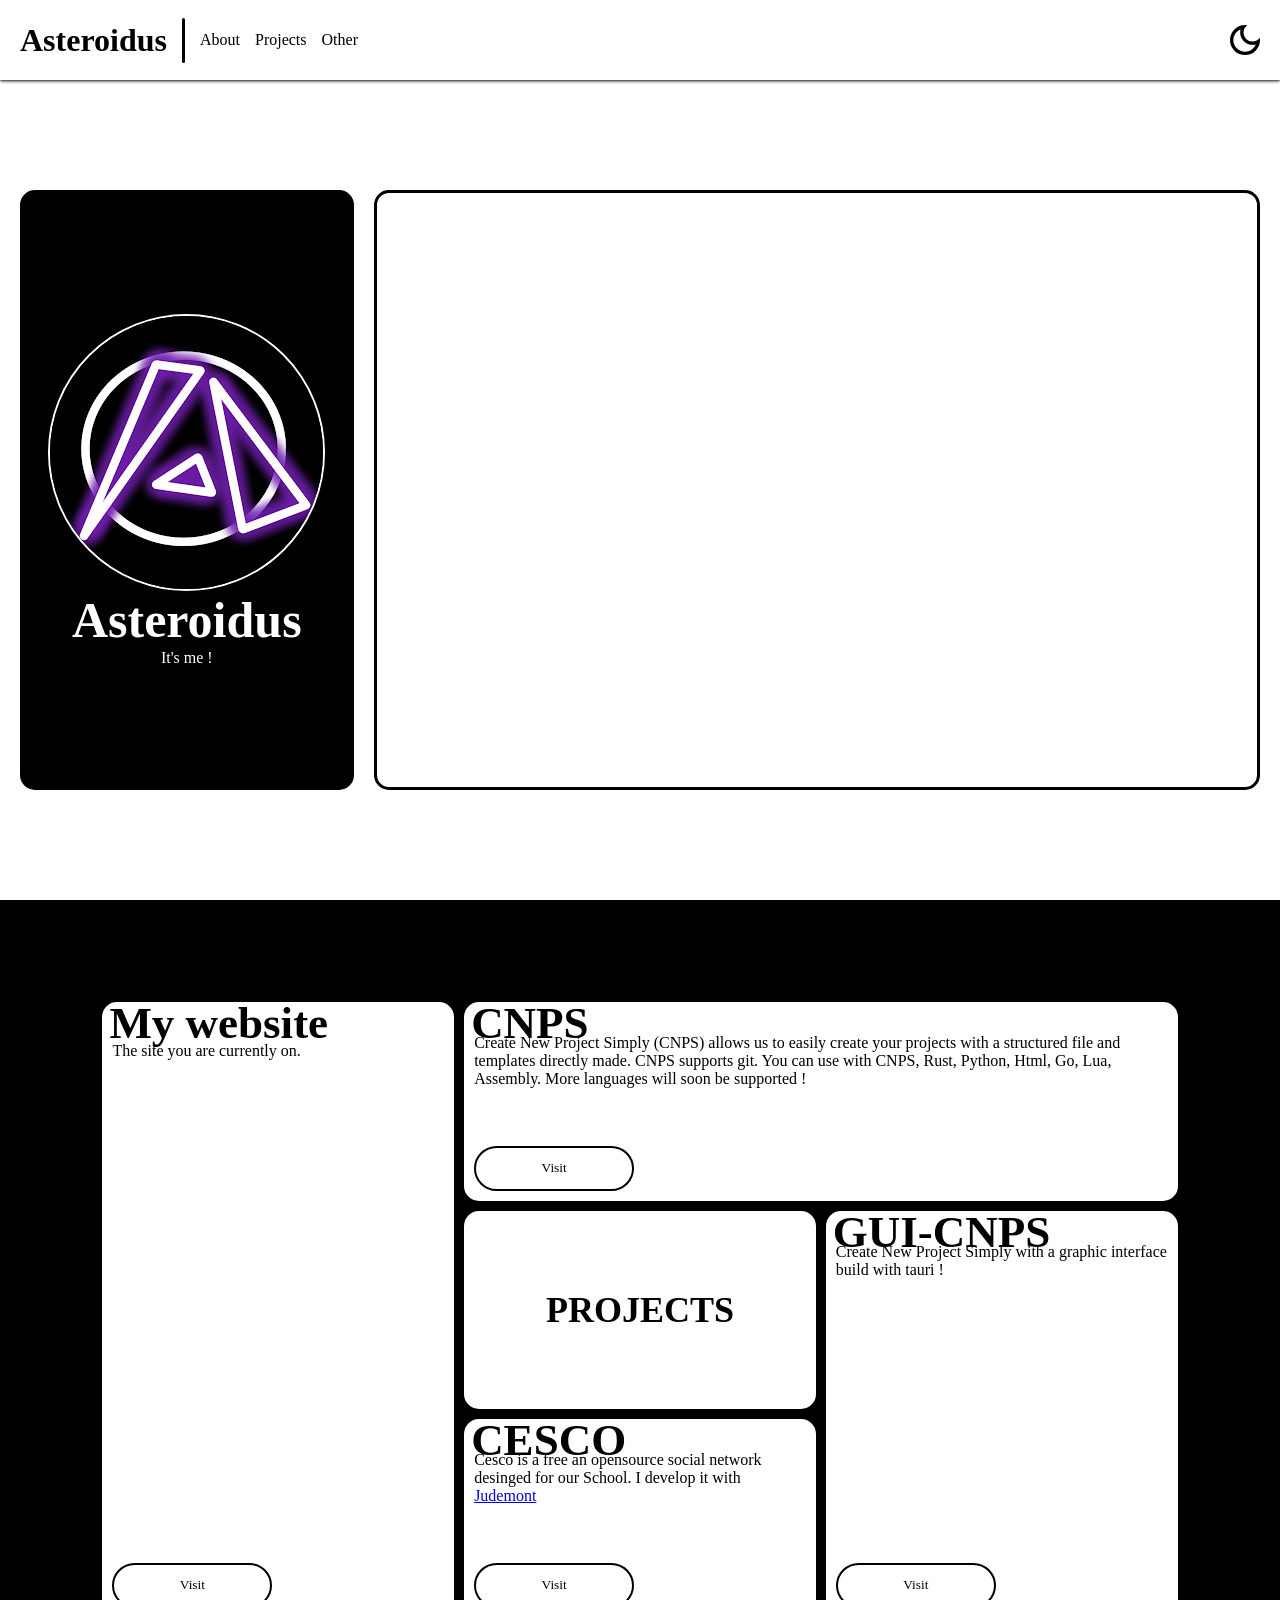
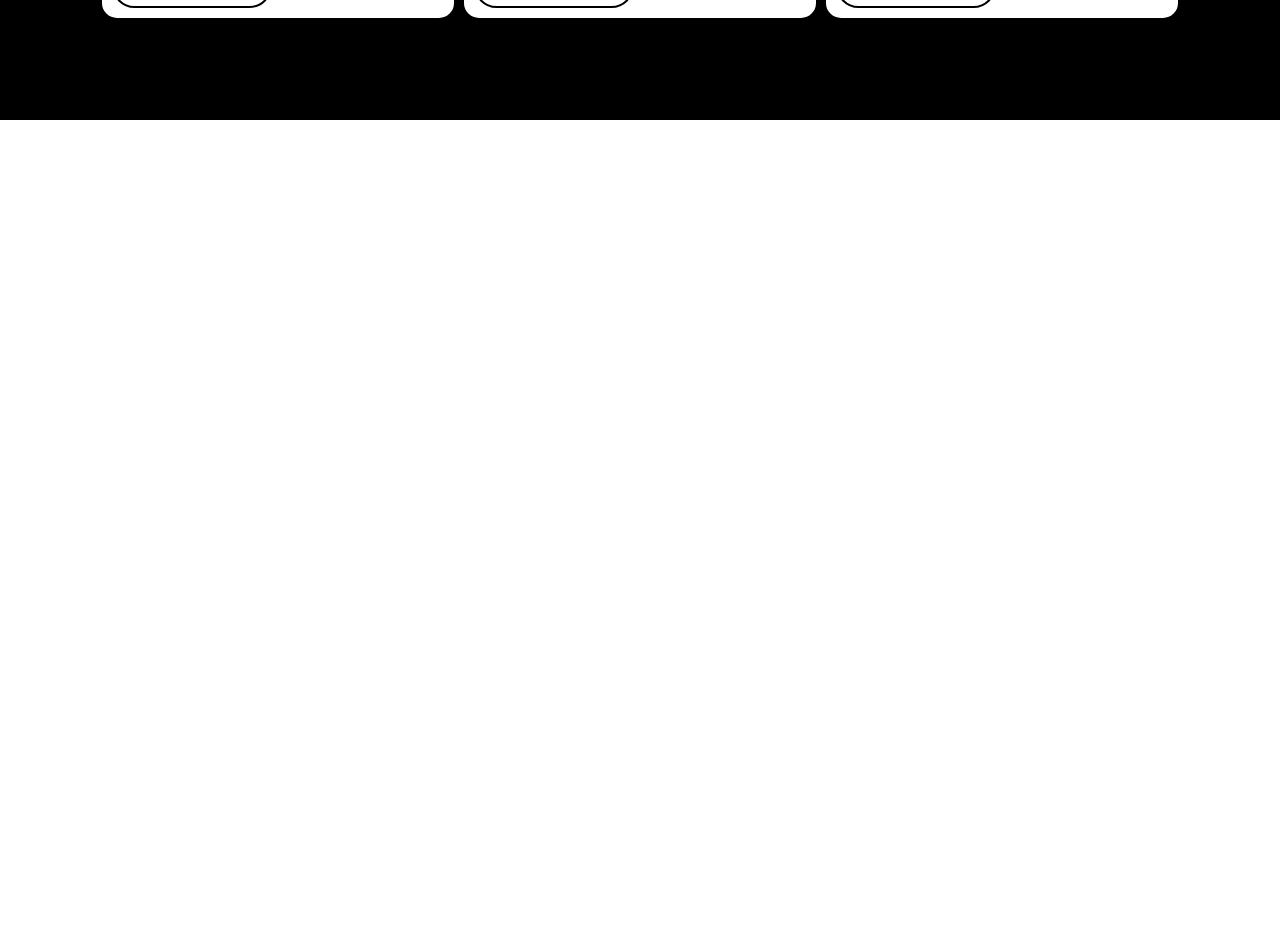
==== index.html @ 6476bb34 "Update about" ====
<!DOCTYPE html>
<html lang='en'>
    <head>
    <meta charset='UTF-8'>
    <meta name='viewport' content='width=device-width, initial-scale=1.0'>
    <link rel='stylesheet' type='text/css' href='./styles/style.css'>
    <link rel='stylesheet' type='text/css' href='./styles/header.css'>
    <link rel='stylesheet' type='text/css' href='./styles/scrollTop.css'>
    <link rel='stylesheet' type='text/css' href='./styles/grid.css'>
    <link rel='stylesheet' type='text/css' href='./styles/about.css'>

    <script type='text/javascript' src='./scripts/navBar.js' defer></script>
    <script type='text/javascript' src='./scripts/changeTheme.js' defer></script>  
    <script type='text/javascript' src='./scripts/scrollTop.js' defer></script>    
    <script type='text/javascript' src='./scripts/animations.js' defer></script>
    <script type='text/javascript' src='./scripts/anchor.js' defer></script>   
    <title>Aster</title>
    </head>
    <body>
        <header>
            <h1 class="header-title" id="headerTitle">Asteroidus</h1>
            <div class="separator-line" id="separatorLine"></div>
            <div class="header-links" id="headerLinks">
                <a class="navigation-link nav1" id="navigationLink" href="#1">About</a>
                <a class="navigation-link nav2" id="navigationLink" href="#2">Projects</a>
                <a class="navigation-link" id="navigationLink" href="#3">Other</a>
                <button class="theme-button" id="themeButton">
                    <img class="theme-icon" id="themeIcon" src="./images/svgs/moon.svg" alt="theme icon">
                </button>
            </div>
                
            <!-- Hamburger menu -->
            <div class="hamburger-menu" id="hamburgerMenu">
                <div class="bar"></div>
                <div class="bar"></div>
                <div class="bar"></div>
            </div>
        </header class="main-header">
        <main class="main-main">
            <button class="scroll-top" id="scrollTop"></button>
            
            <!-- About section -->
            <section id="about" class="about">
            
                <div class="presentation-card">
                        <img class="logo" src="./images/logo.png" alt="logo">
                        <h1 class="name">Asteroidus</h1>
                        <p class="presentation-description">It's me !</p>
                </div>

                <div class="goals">
                    
                </div>

            </section>
            
            <!-- Projects section -->
            <section id="projects" class="projects">
                <article>
                    <div class="projects-grid">
                        <div class="grid grid-1">
                            <main class="project-main">
                                <h1 class="project-title">CNPS</h1>
                                <p class="description-title">Create New Project Simply (CNPS) allows us to easily create your projects with a structured file and templates directly made. CNPS supports git. You can use with CNPS, Rust, Python, Html, Go, Lua, Assembly. More languages will soon be supported !</p>
                            </main>
                            <footer class="project-footer">
                                <button class="visit" onclick="location.href='https://github.com/asteroidustv/cnps'">Visit</button>
                            </footer>
                        </div>
                        <div class="grid grid-2">
                            <main class="project-main">
                                <h1 class="project-title">My website</h1>
                                <p class="description-title more">The site you are currently on.</p>
                            </main>
                            <footer class="project-footer">
                                <button class="visit" onclick="location.href='https://github.com/asteroidustv/cnps'">Visit</button>
                            </footer>
                        </div>
                        <div class="grid grid-3">
                            <main class="project-main">
                                <h1 class="project-title">CESCO</h1>
                                <p class="description-title">Cesco is a free an opensource social network desinged for our School. I develop it with <a href="https://github.com/judemont">Judemont</a>
                                </p>
                            </main>
                            <footer class="project-footer">
                                <button class="visit" onclick="location.href='https://github.com/asterjdm/cesco'">Visit</button>
                            </footer>
                        </div>
                        <div class="grid grid-4">
                            <h1 class="projects-main-title">PROJECTS</h1>
                        </div>
                        <div class="grid grid-5">
                            <main class="project-main">
                                <h1 class="project-title">GUI-CNPS</h1>
                                <p class="description-title">Create New Project Simply with a graphic interface build with tauri !</p>
                            </main>
                            <footer class="project-footer">
                                <button class="visit" onclick="location.href='https://github.com/asteroidustv/gui-cnps'">Visit</button>
                            </footer>
                        </div>
                    </div>
                </article>
            </section>

            <!-- Other section section -->
            <section id="3" class="other"></section>  
        </main>
    </body>
</html>
---- styles/style.css ----
@font-face {
    font-family: Poppins-ExtraLight;
    src: url(../fonts/Poppins-ExtraLight.ttf);
}

:root {
    --header-shadow-color: #000000bf;
    --header-component-color: #000000;
    --header-background-color: #ffffff;
    --header-text-color: #000000;
    
    --impairs-section-color: #000000;
    --pairs-section-color: #FFFFFF;
    
    --scrolltop-background: #FFFFFF;
    --arrow-background: #000000;

    --standard-border-color: #000000;
}

* {
    margin: 0;
    border: 0;
    padding: 0;
    box-sizing: border-box;
    font-family: "Poppins-ExtraLight";
}

html {
    scroll-behavior: smooth;
}

body {
    transition: background-color 0.3s, color 0.3s;
}

body.is-hamburger-active {
    overflow: hidden;
}

.main-main {
    margin-top: 80px;
}

main section {
    height: calc(100vh - 80px);
}


main section h1 {
    font-size: 100px;
}

.description span {
    text-decoration: underline;
}

main section:nth-child(2), main section:nth-child(4) {
    background-color: var(--pairs-section-color);
}

main section:nth-child(3) {
    background-color: var(--impairs-section-color);
    height: calc(100vh - 80px);
}

.projects {
    position: relative;
}

article {
    width: 100%;
    height: 100%;
    padding: 8%;
}

@media screen and (max-width: 1000px) {
    article {
        padding: 2.5%;
        padding-top: 3%;
        padding-bottom: 3%;
    }

    main section {
        height: calc(100dvh - 80px);
    }
}
---- styles/header.css ----
/* Main header styles */
header {
    padding: 20px;
    position: fixed;
    top: 0;
    width: 100%;
    height: 80px;
    display: flex;
    gap: 15px;
    align-items: center;
    user-select: none;
    box-shadow: 0px 1px 3px 0px rgba(0,0,0,1);
    background-color: var(--header-background-color);
    z-index: 2;
}

header.is-hamburger-active{
    height: 100%;
    width: 100%;
    z-index: 2;
    display: block;
}

/* Header title styles */
.header-title {
    color: var(--header-text-color);
}

.header-title.is-hamburger-active {
    transform: translateY(-4px);
}

/* Header separator styles */
.separator-line {
    border-radius: 10px;
    width: 3px;
    height: 45px;
    background-color: var(--header-component-color);
}

.separator-line.is-hamburger-active {
    display: block;
    width: 100%;
    height: 2px;
    animation: 0.6s scale ease;
}

/* Header links container styles */
.header-links {
    display: flex;
    gap: 15px;
}

.header-links.is-hamburger-active {
    position: absolute;
    top: 50%;
    left: 50%;
    transform: translate(-50%, -37.5%);
    display: flex;
    flex-direction: column;
    row-gap: 10px;
}

.header-links.is-hamburger-active * {
    animation: 0.6s fadein ease-in-out;
}

/* Header links styles */

.navigation-link {
    color: var(--header-text-color);
    text-decoration: none;
}

.navigation-link.is-hamburger-active {
    border: 2px solid var(--standard-border-color);
    border-radius: 10px;
    padding: 25px 25vw;
    height: 60px;
    display: flex;
    justify-content: center;
    align-items: center;
    font-size: 20px;
}

/* Change theme button styles */
.theme-button {
    position: absolute;
    right: 15px;
    top: 20px;
    background: none;
    cursor: pointer;
}

.theme-button.is-hamburger-active {
    border: 2px solid var(--standard-border-color);
    border-radius: 10px;
    padding: 7.5px;
    position: static;
    display: flex;
    justify-content: center;
    align-items: center;
}

.theme-icon {
    width: 40px;
    height: 40px;
}

/* Hamburger menu styles */

.hamburger-menu {
    position: absolute;
    right: 20px;
    width: 30px;
    height: 20px;
    display: none;
    flex-direction: column;
    justify-content: space-between;
    cursor: pointer;
    z-index: 3;
    user-select: none;
}

.bar {
    width: 100%;
    height: 3px;
    background-color: var(--standard-border-color);
    transition: 0.4s;
    transform-origin: center;
}

.hamburger-menu.active .bar:nth-child(1) {
    transform: translateY(7px) rotate(45deg);
}

.hamburger-menu.active .bar:nth-child(2) {
    opacity: 0;
}

.hamburger-menu.active .bar:nth-child(3) {
    transform: translateY(-10px) rotate(-45deg);
}

.hamburger-menu.is-hamburger-active {
    top: 35px;
    display: flex;
    transform: translateY(-4px);
}

/* Animations */
@keyframes fadein {
    0% {
        opacity: 0;
    }
    100% {
        opacity: 1;
    }
}

@keyframes scale {
    0% {
        width: 0%;
    }
    
    100% {
        width: 100%;
    }
}

/* Responsive styles */
@media screen and (max-width: 600px) {
    .separator-line, .header-links, .theme-button {
        display: none;
    }
    .hamburger-menu {
        display: flex;
    }
}

@media screen and (max-height: 500px) {
    .navigation-link, .theme-button {
        transform: scale(0.8);
    }
}
---- styles/scrollTop.css ----
.scroll-top {
    border: 2px solid var(--standard-border-color);
    border-radius: 10px;
    position: fixed;
    bottom: 15px;
    right: 15px;
    height: 45px;
    width: 45px;
    z-index: 1;
    cursor: pointer;
    background-color: var(--scrolltop-background);
    transform: scale(0);
    transition: all 0.3s ease;
    
}

.scroll-top::before {
    content: '';
    position: absolute;
    top: 50%;
    left: 50%;
    transform: translate(-50%, -55%);
    width: 0;
    height: 0;
    border-left: 10px solid transparent;
    border-right: 10px solid transparent;
    border-bottom: 10px solid var(--arrow-background);
}

.show {
    transform: scale(1);
}
---- styles/grid.css ----
.projects-grid {
	display: grid;
	grid-template-rows: repeat(3, 2fr);
	grid-template-columns: repeat(3, 2fr);
	gap: 10px;
    width: 100%;
    height: 100%;
}


.projects-grid div {
    background-color: var(--header-background-color);
    border-radius: 15px;
    padding: 10px;
    color: var(--impairs-section-color);
}

.grid {
    transition: 1s ease;
}

.grid-1 {
	grid-area: 1 / 2 / 2 / 4;
    transform: translateY(-20px);
    opacity: 0;
}
.grid-2 {
	grid-area: 1 / 1 / 4 / 2;
    transform: translateX(-20px);
    opacity: 0;
}
.grid-3 {
	grid-area: 3 / 2 / 3 / 3;
    transform: translateY(20px);
    opacity: 0;
}
.grid-4 {
	grid-area: 2 / 2 / 3 / 3;
    display: flex;
    align-items: center;
    justify-content: center;
    opacity: 0;
}
.grid-5 {
	grid-area: 2 / 3 / 4 / 4;
    transform: translateX(20px);
    opacity: 0;
}

.grid-3.active, .grid-1.active  {
    transform: translateY(0px);
    opacity: 1;
}

.grid-2.active, .grid-5.active  {
    transform: translateX(0px);
    opacity: 1;
}

.grid-4.active {
    opacity: 1;
}


.projects-main-title {
    font-size: 4vh;
}

.project-main {
    height: calc(100% - 35px);
}

.project-footer {
    height: 50px;
}

.project-title {
    font-size: 45px;
    margin-top: -15px;
    margin-bottom: -15px;
    margin-left: -3px;
}

.more {
    margin-top: 7.5px;
}

.visit {
    margin-top: 5px;
    border: 2px solid var(--impairs-section-color);
    border-radius: 30px;
    width: 160px;
    height: 45px;
    color: var(--impairs-section-color);
    background-color: var(--header-background-color);
    cursor: pointer;
    transition: 0.3s;
}

.visit:hover {
    background-color: var(--impairs-section-color);
    color: var(--pairs-section-color);
    /* transform: scale(2); */
}

@media screen and (max-width: 1000px) {

    .projects-grid {
        display: flex;
        overflow-x: auto;
        position: relative;
    }

    .grid {
        min-width: 282.5px;
    }

    .grid-1, .grid-2, .grid-3, .grid-5 {
        transform: translateY(-20px);

    }

    .grid-4 {
        display: none;
    }

    /* .grid-5 { */
    /* } */

    .description-title {
        margin-top: 5px;
        font-size:20px;
    }

    .visit {
        width: 100%;
        font-size: 2.5vh;
    }

    .visit:hover {
        background-color: white;
        color: black;
    }


}
---- styles/about.css ----
main section:nth-child(2) {
    color: var(--impairs-section-color);
    display: flex;
    align-items: center;
    gap: 20px;
}

.presentation-card {
    margin-left: 20px;
    border-radius: 15px;
    display: flex;
    justify-content: center;
    align-items: center;
    flex-direction: column;
    height: 600px;
    width: 350px;
    background: black;
}

.logo {
    border: 2px solid white;
    border-radius: 50%;
}

.name {
    color: white;
    font-size: 50px;
}

.presentation-description {
    color: white;
}

.goals {
    margin-right: 20px;
    border: 3px solid black;
    border-radius: 15px;
    height: 600px;
    width: calc(100vw - 350px);
}

@media screen and (max-height: 720px) {
    .presentation-card {
        margin-left: 0px;
        border-radius: 0px;
        height: 100%;
    }

    .goals {
        border: 0;
    }
}

@media screen and (max-width: 700px) {
    .presentation-card {
        width: 50%;
    }

    .logo {
        width: calc(80%);
    }

    .name {
        font-size: 7.2vw;
    }

    .presentation-description {
        font-size: 3vw;
    }
}
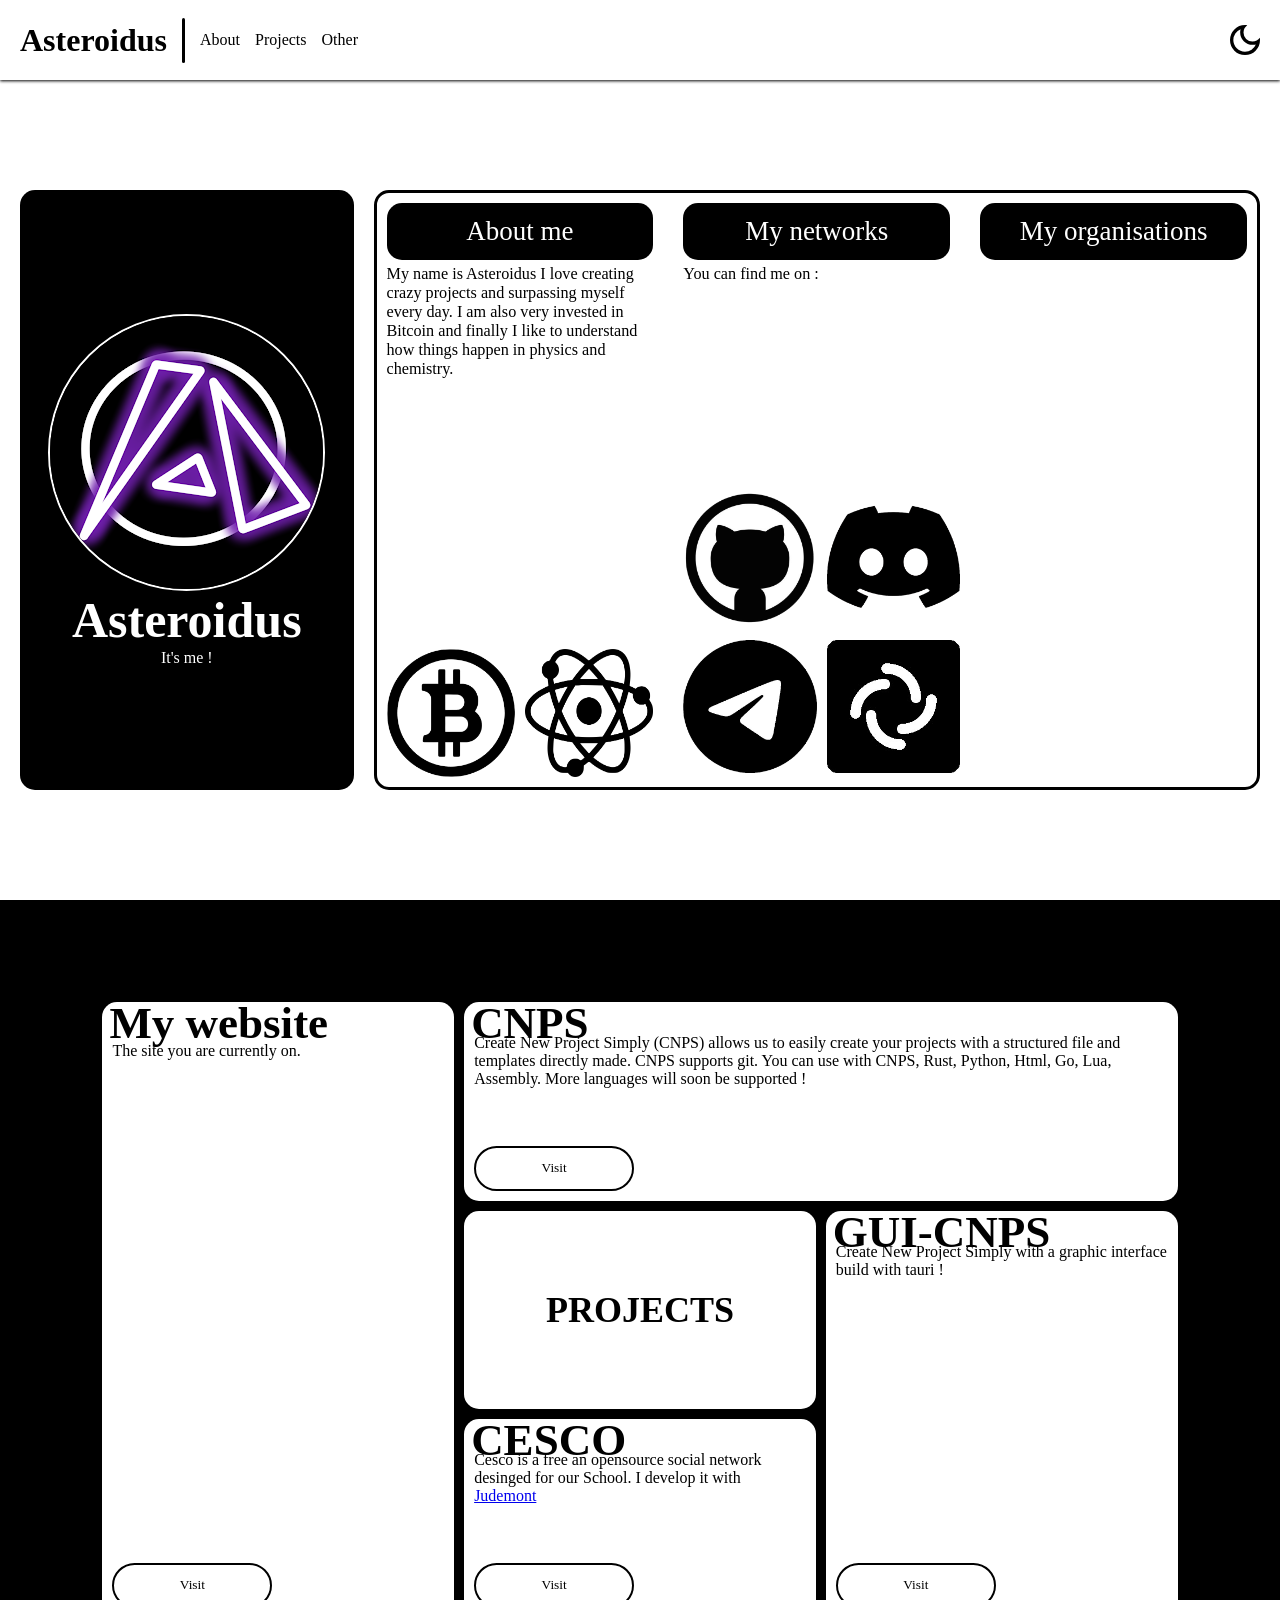
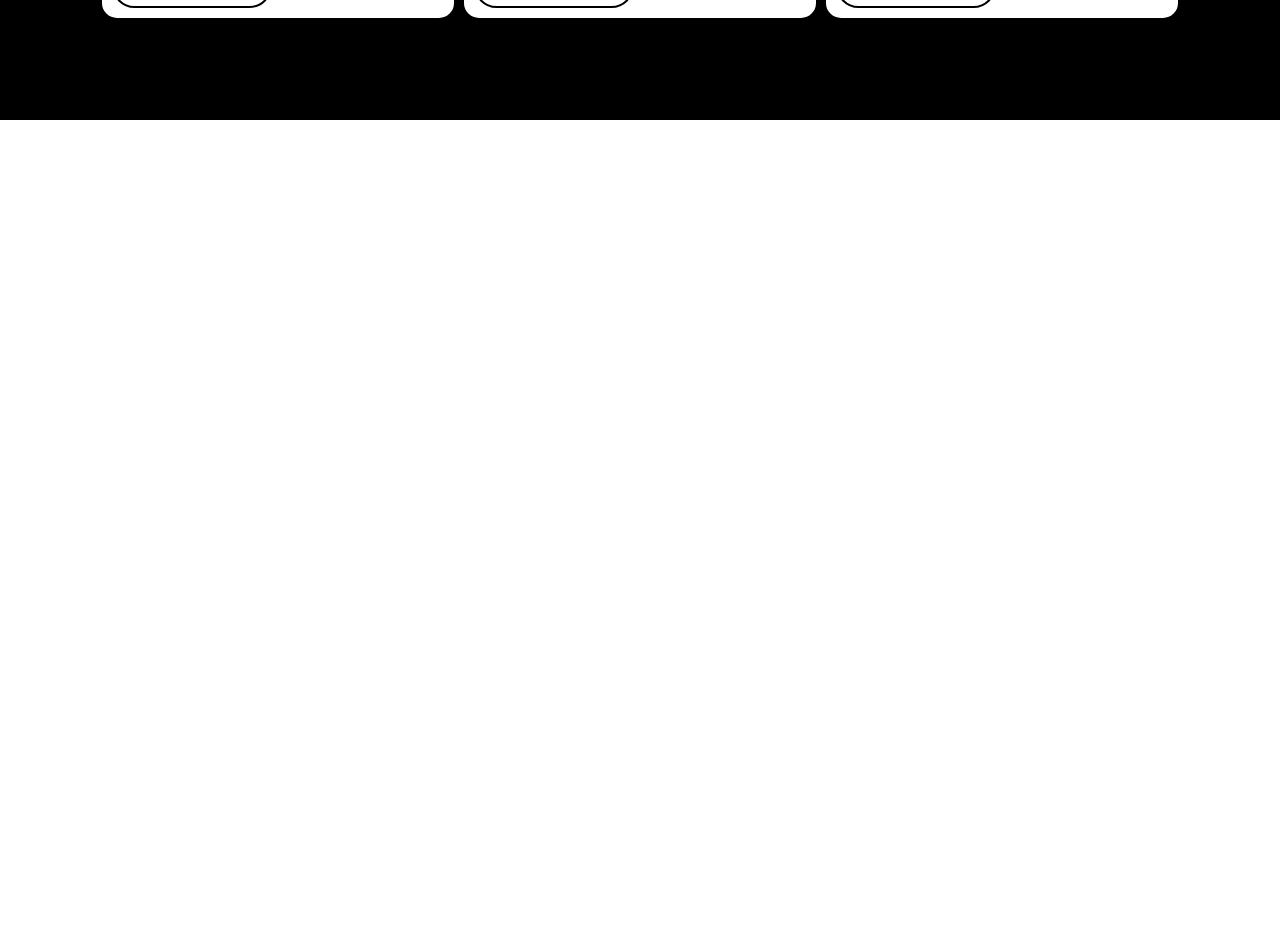
==== commit cbd22248: "Make about content" ====
--- a/index.html
+++ b/index.html
@@ -49,7 +49,33 @@
                 </div>
 
                 <div class="goals">
-                    
+                    <div class="about-me">
+                        <div class="goals-header">About me</div>
+                        <div class="goals-contents">
+                            My name is Asteroidus I love creating crazy projects and surpassing myself every day. I am also very invested in Bitcoin and finally I like to understand how things happen in physics and chemistry.
+                        </div>
+                        <div class="goals-imgs">
+                            <img class="about-me-imgs" src="./images/btc.png" alt="bitcoin logo">
+                            <img class="about-me-imgs" src="images/atom.png" alt="atom">
+                        </div>
+                    </div>
+                    <div class="my-networks">
+                        <div class="goals-header">My networks</div>
+                        <div class="goals-contents">
+                            You can find me on :
+                        </div>
+                        <div class="goals-imgs">
+                            <div class="networks">
+                                <a href="https://github.com/asteroidustv" class="networks-links"><img src="./images/networks/github.png" alt="github"></a>
+                                <a href="https://discord.com/users/Asteroidus" class="networks-links"><img src="./images/networks/discord.png" alt="discord"></a>
+                                <a href="https://t.me/asteroidustv" class="networks-links"><img src="./images/networks/telegram.png" alt="telegram"></a>
+                                <a href="https://matrix.to/@asteroidus:matrix.org" class="networks-links"><img src="./images/networks/element.png" alt="element"></a>
+                            </div>
+                        </div>
+                    </div>
+                    <div class="my-organisations">
+                        <div class="goals-header">My organisations</div>
+                    </div>
                 </div>
 
             </section>
--- a/styles/about.css
+++ b/styles/about.css
@@ -35,8 +35,56 @@
     margin-right: 20px;
     border: 3px solid black;
     border-radius: 15px;
+    display: flex;
+    gap: 10px;
     height: 600px;
     width: calc(100vw - 350px);
+}
+
+.about-me, .my-networks, .my-organisations{
+    padding: 10px;
+    width: calc(100% / 3);
+    /* background-color: red; */
+    position: relative;
+}
+
+.goals-header {
+    border-radius: 15px;
+    display: flex;
+    align-items: center;
+    justify-content: center;
+    height: 10%;
+    width: 100%;
+    font-size: 3vh;
+    color: white;
+    background: black;
+}
+
+.goals-contents {
+    font-size: 1.8vh;
+    margin-top: 5px;
+}
+
+.goals-imgs {
+    display: flex;
+    position: absolute;
+    bottom: 10px;
+    gap: 10px;
+}
+
+.about-me-imgs {
+    width: calc(50% - 10px);
+}
+
+.networks {
+    gap: 10px;
+    display: grid;
+    grid-template-columns: auto auto;
+}
+
+.networks img {
+    cursor: pointer;
+    width: 100%;
 }
 
 @media screen and (max-height: 720px) {
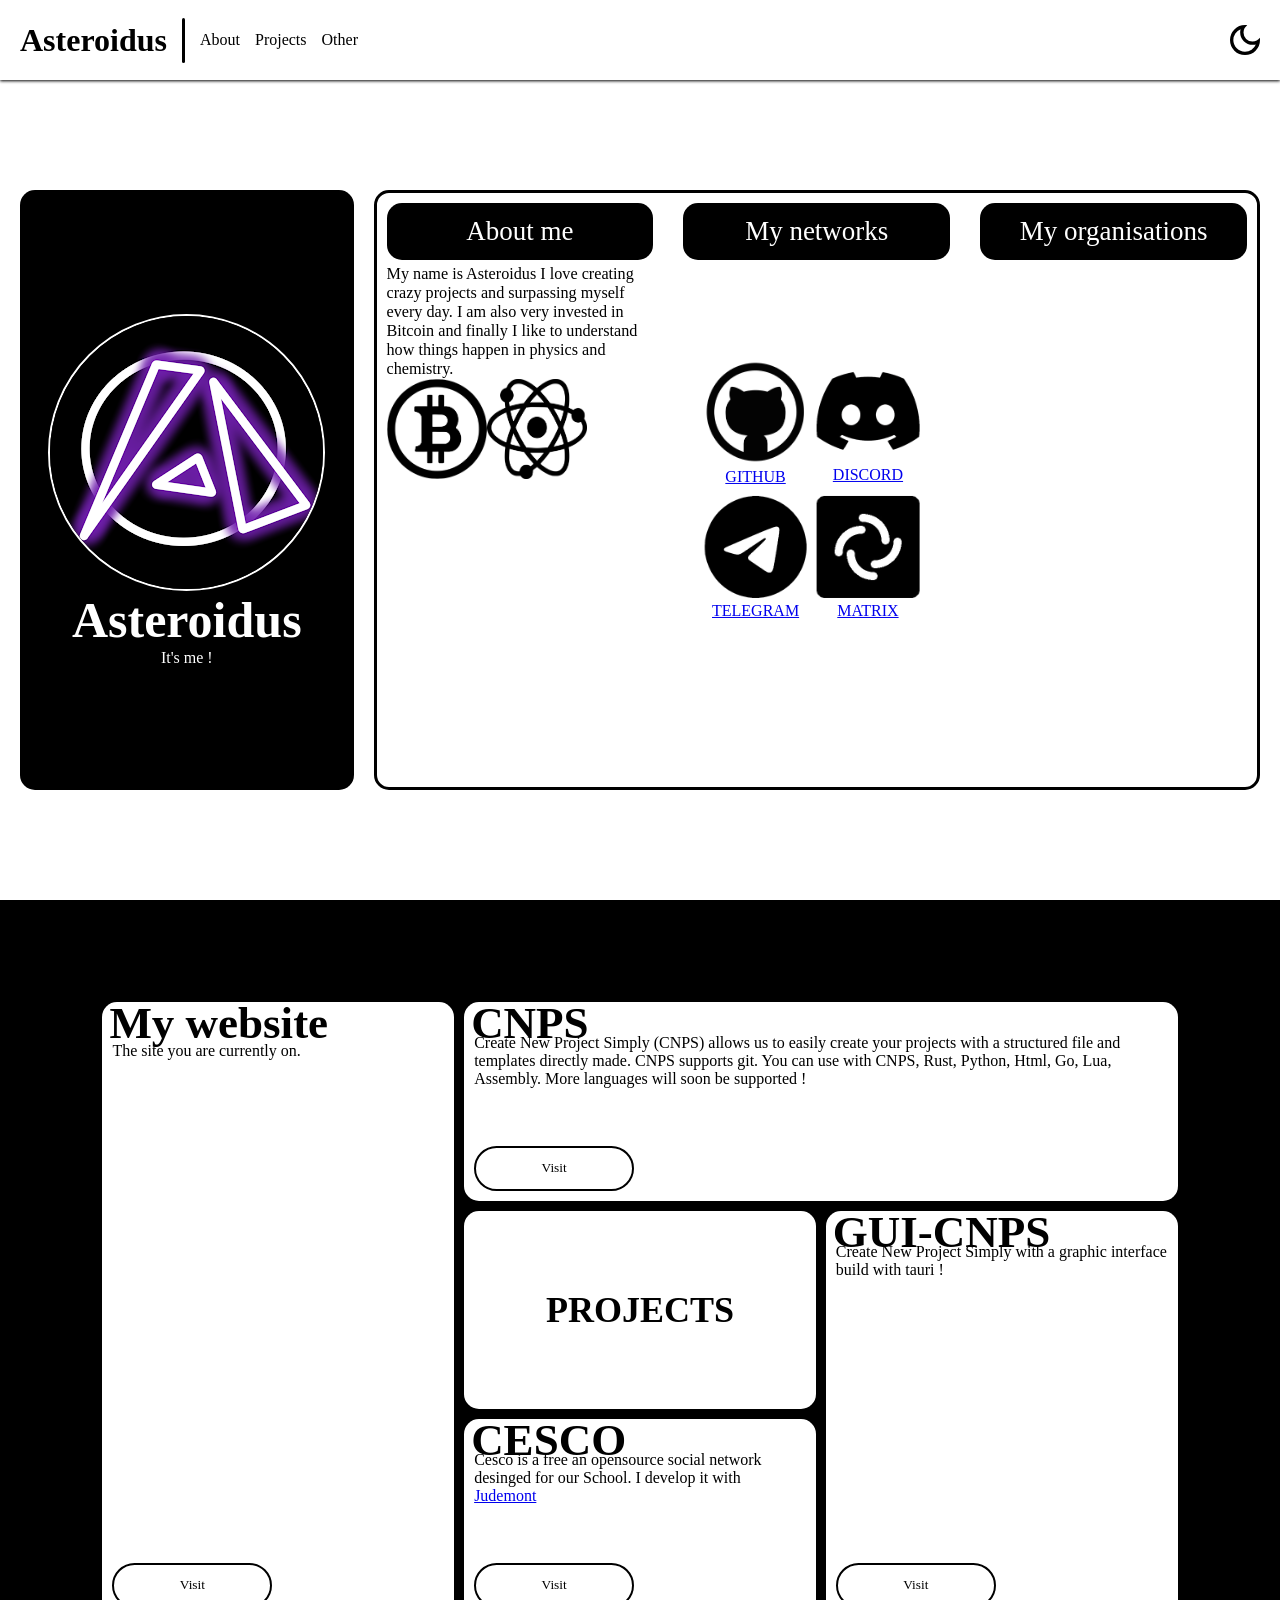
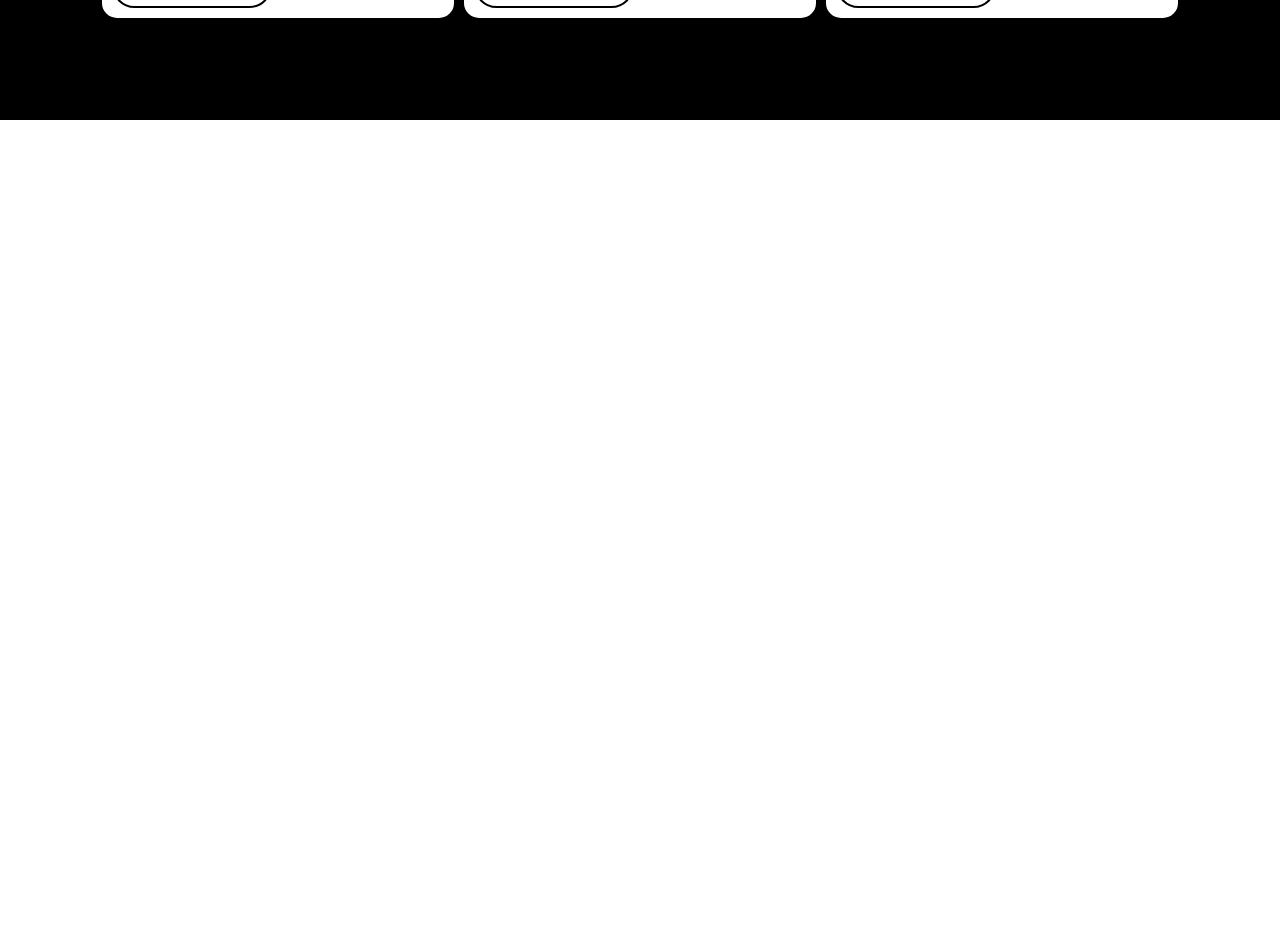
==== commit 4d7d5c1b: "Make responsive better" ====
--- a/index.html
+++ b/index.html
@@ -61,15 +61,12 @@
                     </div>
                     <div class="my-networks">
                         <div class="goals-header">My networks</div>
-                        <div class="goals-contents">
-                            You can find me on :
-                        </div>
-                        <div class="goals-imgs">
+                        <div class="goals-imgs networks">
                             <div class="networks">
-                                <a href="https://github.com/asteroidustv" class="networks-links"><img src="./images/networks/github.png" alt="github"></a>
-                                <a href="https://discord.com/users/Asteroidus" class="networks-links"><img src="./images/networks/discord.png" alt="discord"></a>
-                                <a href="https://t.me/asteroidustv" class="networks-links"><img src="./images/networks/telegram.png" alt="telegram"></a>
-                                <a href="https://matrix.to/@asteroidus:matrix.org" class="networks-links"><img src="./images/networks/element.png" alt="element"></a>
+                                <a href="https://github.com/asteroidustv" class="networks-links"><img src="./images/networks/github.png" alt="github">GITHUB</a>
+                                <a href="https://discord.com/users/Asteroidus" class="networks-links"><img src="./images/networks/discord.png" alt="discord">DISCORD</a>
+                                <a href="https://t.me/asteroidustv" class="networks-links"><img src="./images/networks/telegram.png" alt="telegram">TELEGRAM</a>
+                                <a href="https://matrix.to/@asteroidus:matrix.org" class="networks-links"><img src="./images/networks/element.png" alt="element">MATRIX</a>
                             </div>
                         </div>
                     </div>
--- a/styles/about.css
+++ b/styles/about.css
@@ -67,27 +67,40 @@
 
 .goals-imgs {
     display: flex;
+}
+
+.goals-imgs.networks {
     position: absolute;
-    bottom: 10px;
-    gap: 10px;
+    top: 50%;
+    left: 50%;
+    transform: translate(-50%, -50%);
 }
 
 .about-me-imgs {
-    width: calc(50% - 10px);
+    width: 100px;
 }
 
 .networks {
     gap: 10px;
     display: grid;
     grid-template-columns: auto auto;
+    justify-content: center;
+    position: relative;
+}
+
+.networks a {
+    text-align: center;
 }
 
 .networks img {
-    cursor: pointer;
-    width: 100%;
+    width: 8vw;
 }
 
 @media screen and (max-height: 720px) {
+    main section:nth-child(2) {
+        gap: 0;
+    }
+    
     .presentation-card {
         margin-left: 0px;
         border-radius: 0px;
@@ -95,7 +108,27 @@
     }
 
     .goals {
+        gap: 0;
         border: 0;
+        border-radius: 0;
+        margin: 0;
+        height: 100%;
+    }
+
+    .about-me, .my-networks, .my-organisations{
+        padding: 0;
+    }
+
+    .about-me {
+        border-right: 2px solid white;
+    }
+
+    .my-organisations {
+        border-left: 2px solid white;
+    }
+
+    .goals-header {
+        border-radius: 0;
     }
 }
 
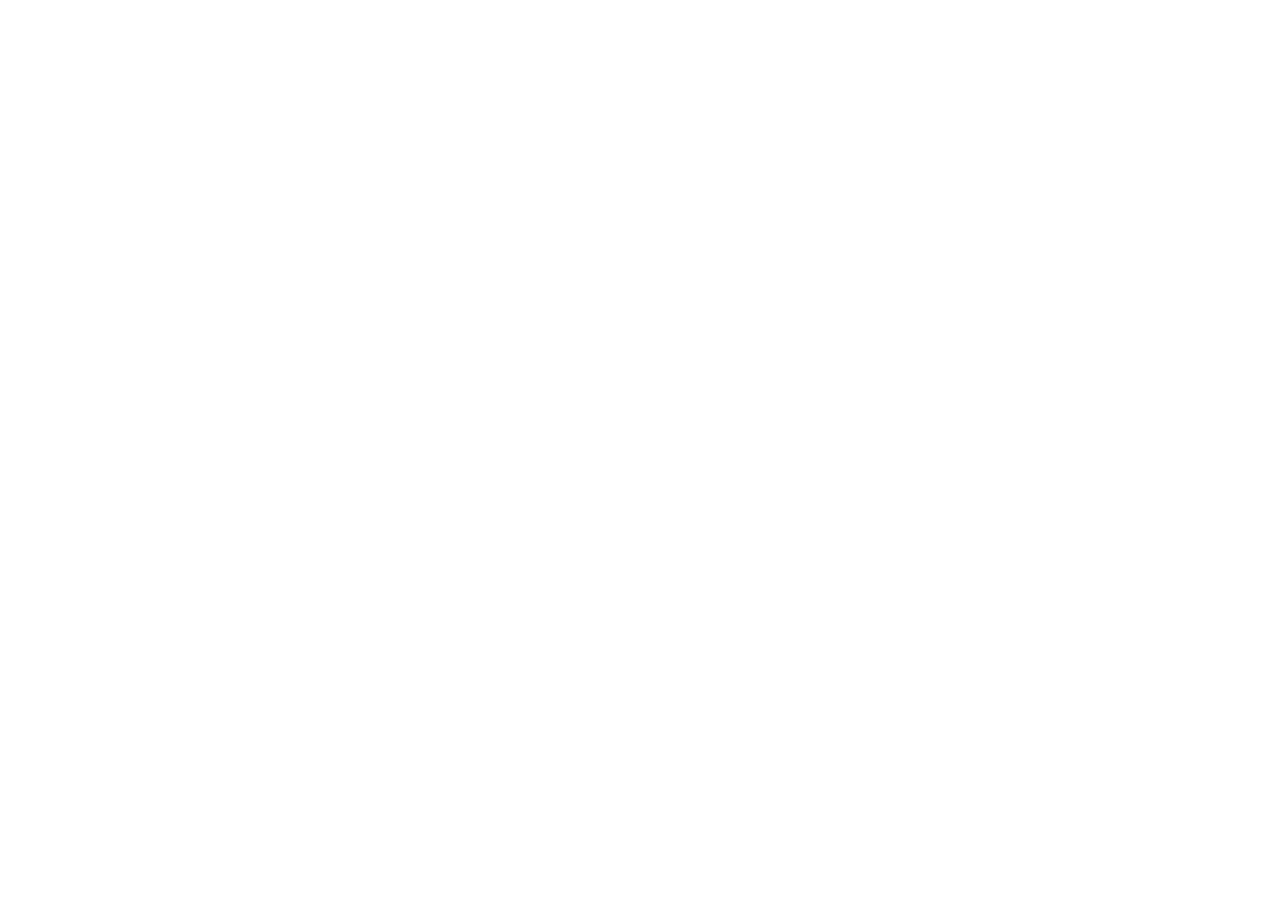
==== commit f6a8eed7: "Start from scratch" ====
--- a/index.html
+++ b/index.html
@@ -1,132 +1,13 @@
 <!DOCTYPE html>
-<html lang='en'>
-    <head>
-    <meta charset='UTF-8'>
-    <meta name='viewport' content='width=device-width, initial-scale=1.0'>
-    <link rel='stylesheet' type='text/css' href='./styles/style.css'>
-    <link rel='stylesheet' type='text/css' href='./styles/header.css'>
-    <link rel='stylesheet' type='text/css' href='./styles/scrollTop.css'>
-    <link rel='stylesheet' type='text/css' href='./styles/grid.css'>
-    <link rel='stylesheet' type='text/css' href='./styles/about.css'>
-
-    <script type='text/javascript' src='./scripts/navBar.js' defer></script>
-    <script type='text/javascript' src='./scripts/changeTheme.js' defer></script>  
-    <script type='text/javascript' src='./scripts/scrollTop.js' defer></script>    
-    <script type='text/javascript' src='./scripts/animations.js' defer></script>
-    <script type='text/javascript' src='./scripts/anchor.js' defer></script>   
-    <title>Aster</title>
-    </head>
-    <body>
-        <header>
-            <h1 class="header-title" id="headerTitle">Asteroidus</h1>
-            <div class="separator-line" id="separatorLine"></div>
-            <div class="header-links" id="headerLinks">
-                <a class="navigation-link nav1" id="navigationLink" href="#1">About</a>
-                <a class="navigation-link nav2" id="navigationLink" href="#2">Projects</a>
-                <a class="navigation-link" id="navigationLink" href="#3">Other</a>
-                <button class="theme-button" id="themeButton">
-                    <img class="theme-icon" id="themeIcon" src="./images/svgs/moon.svg" alt="theme icon">
-                </button>
-            </div>
-                
-            <!-- Hamburger menu -->
-            <div class="hamburger-menu" id="hamburgerMenu">
-                <div class="bar"></div>
-                <div class="bar"></div>
-                <div class="bar"></div>
-            </div>
-        </header class="main-header">
-        <main class="main-main">
-            <button class="scroll-top" id="scrollTop"></button>
-            
-            <!-- About section -->
-            <section id="about" class="about">
-            
-                <div class="presentation-card">
-                        <img class="logo" src="./images/logo.png" alt="logo">
-                        <h1 class="name">Asteroidus</h1>
-                        <p class="presentation-description">It's me !</p>
-                </div>
-
-                <div class="goals">
-                    <div class="about-me">
-                        <div class="goals-header">About me</div>
-                        <div class="goals-contents">
-                            My name is Asteroidus I love creating crazy projects and surpassing myself every day. I am also very invested in Bitcoin and finally I like to understand how things happen in physics and chemistry.
-                        </div>
-                        <div class="goals-imgs">
-                            <img class="about-me-imgs" src="./images/btc.png" alt="bitcoin logo">
-                            <img class="about-me-imgs" src="images/atom.png" alt="atom">
-                        </div>
-                    </div>
-                    <div class="my-networks">
-                        <div class="goals-header">My networks</div>
-                        <div class="goals-imgs networks">
-                            <div class="networks">
-                                <a href="https://github.com/asteroidustv" class="networks-links"><img src="./images/networks/github.png" alt="github">GITHUB</a>
-                                <a href="https://discord.com/users/Asteroidus" class="networks-links"><img src="./images/networks/discord.png" alt="discord">DISCORD</a>
-                                <a href="https://t.me/asteroidustv" class="networks-links"><img src="./images/networks/telegram.png" alt="telegram">TELEGRAM</a>
-                                <a href="https://matrix.to/@asteroidus:matrix.org" class="networks-links"><img src="./images/networks/element.png" alt="element">MATRIX</a>
-                            </div>
-                        </div>
-                    </div>
-                    <div class="my-organisations">
-                        <div class="goals-header">My organisations</div>
-                    </div>
-                </div>
-
-            </section>
-            
-            <!-- Projects section -->
-            <section id="projects" class="projects">
-                <article>
-                    <div class="projects-grid">
-                        <div class="grid grid-1">
-                            <main class="project-main">
-                                <h1 class="project-title">CNPS</h1>
-                                <p class="description-title">Create New Project Simply (CNPS) allows us to easily create your projects with a structured file and templates directly made. CNPS supports git. You can use with CNPS, Rust, Python, Html, Go, Lua, Assembly. More languages will soon be supported !</p>
-                            </main>
-                            <footer class="project-footer">
-                                <button class="visit" onclick="location.href='https://github.com/asteroidustv/cnps'">Visit</button>
-                            </footer>
-                        </div>
-                        <div class="grid grid-2">
-                            <main class="project-main">
-                                <h1 class="project-title">My website</h1>
-                                <p class="description-title more">The site you are currently on.</p>
-                            </main>
-                            <footer class="project-footer">
-                                <button class="visit" onclick="location.href='https://github.com/asteroidustv/cnps'">Visit</button>
-                            </footer>
-                        </div>
-                        <div class="grid grid-3">
-                            <main class="project-main">
-                                <h1 class="project-title">CESCO</h1>
-                                <p class="description-title">Cesco is a free an opensource social network desinged for our School. I develop it with <a href="https://github.com/judemont">Judemont</a>
-                                </p>
-                            </main>
-                            <footer class="project-footer">
-                                <button class="visit" onclick="location.href='https://github.com/asterjdm/cesco'">Visit</button>
-                            </footer>
-                        </div>
-                        <div class="grid grid-4">
-                            <h1 class="projects-main-title">PROJECTS</h1>
-                        </div>
-                        <div class="grid grid-5">
-                            <main class="project-main">
-                                <h1 class="project-title">GUI-CNPS</h1>
-                                <p class="description-title">Create New Project Simply with a graphic interface build with tauri !</p>
-                            </main>
-                            <footer class="project-footer">
-                                <button class="visit" onclick="location.href='https://github.com/asteroidustv/gui-cnps'">Visit</button>
-                            </footer>
-                        </div>
-                    </div>
-                </article>
-            </section>
-
-            <!-- Other section section -->
-            <section id="3" class="other"></section>  
-        </main>
-    </body>
-</html> +<html lang="en">
+<head>
+    <meta charset="UTF-8">
+    <meta name="viewport" content="width=device-width, initial-scale=1.0">
+    <link rel="stylesheet" href="./styles/styles.css">
+    <script src="./scripts/main.js"></script>
+    <title>Asteroidus</title>
+</head>
+<body>
+    
+</body>
+</html>
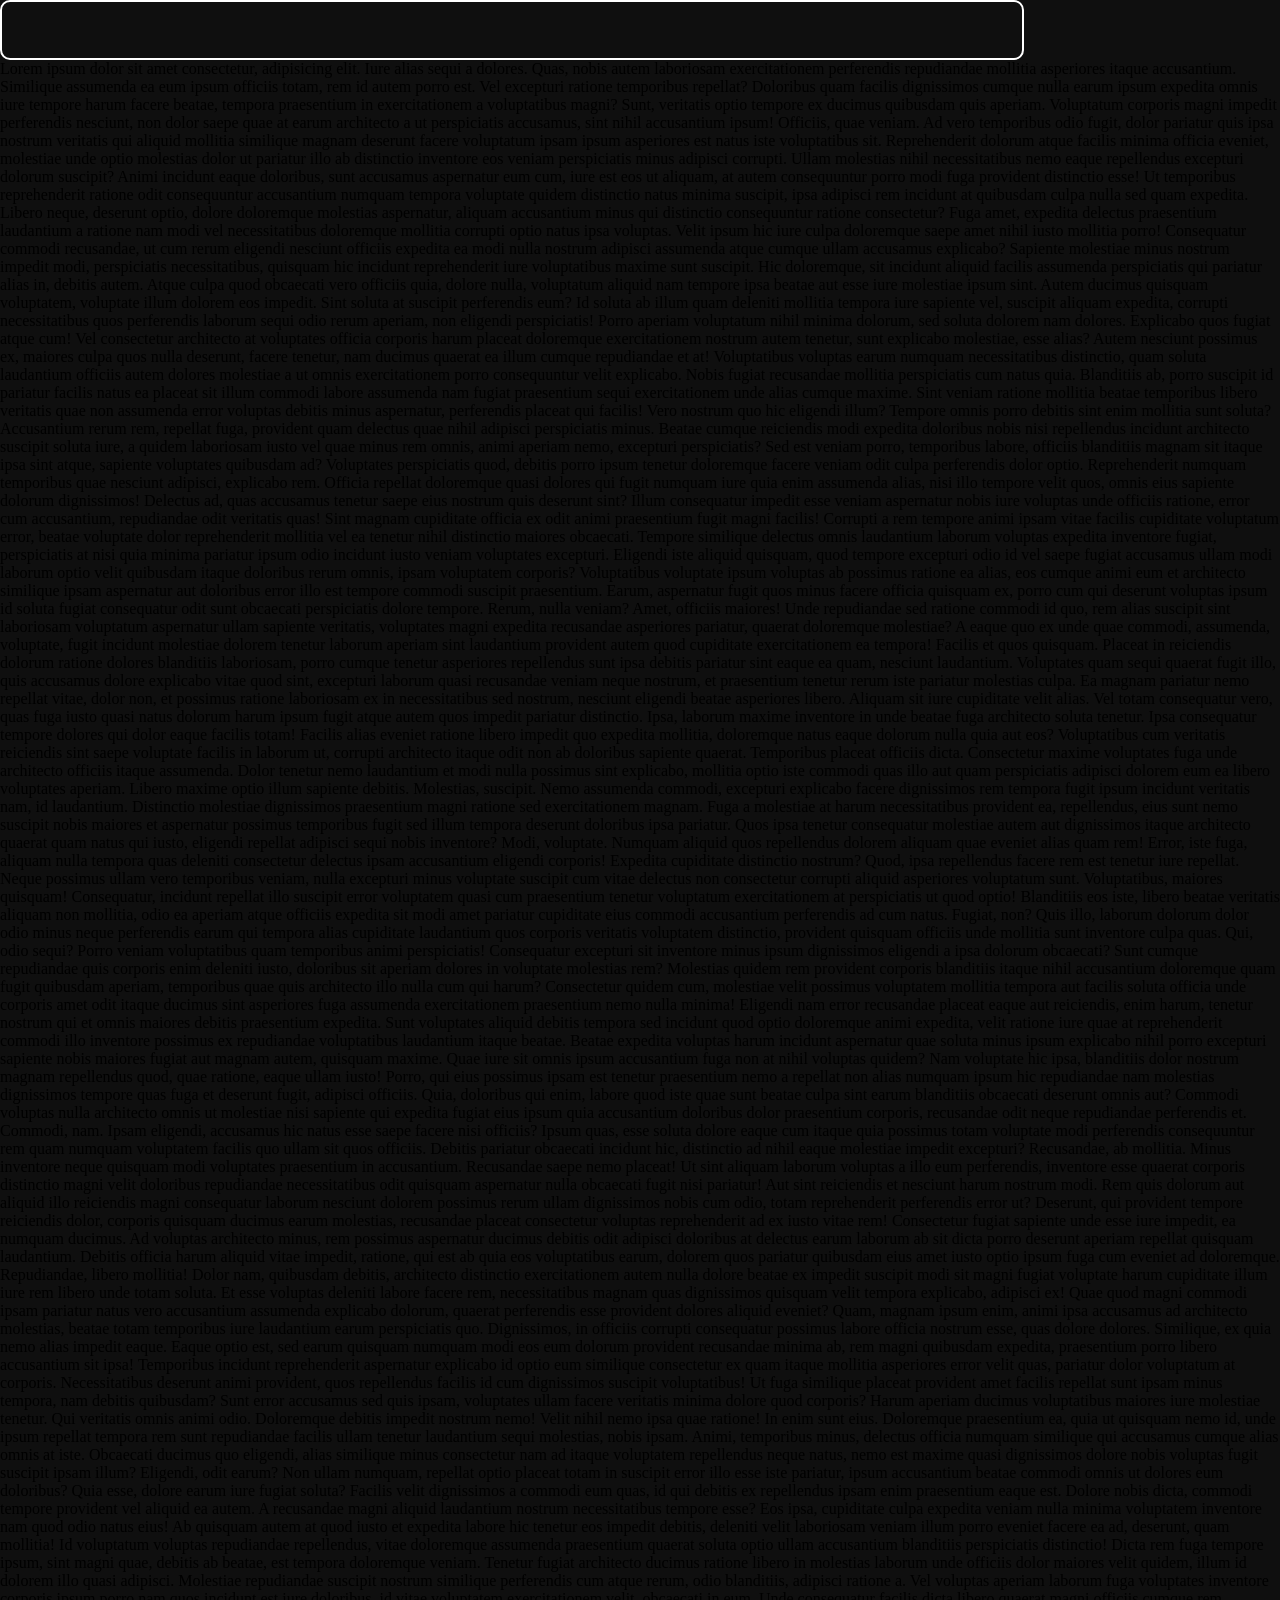
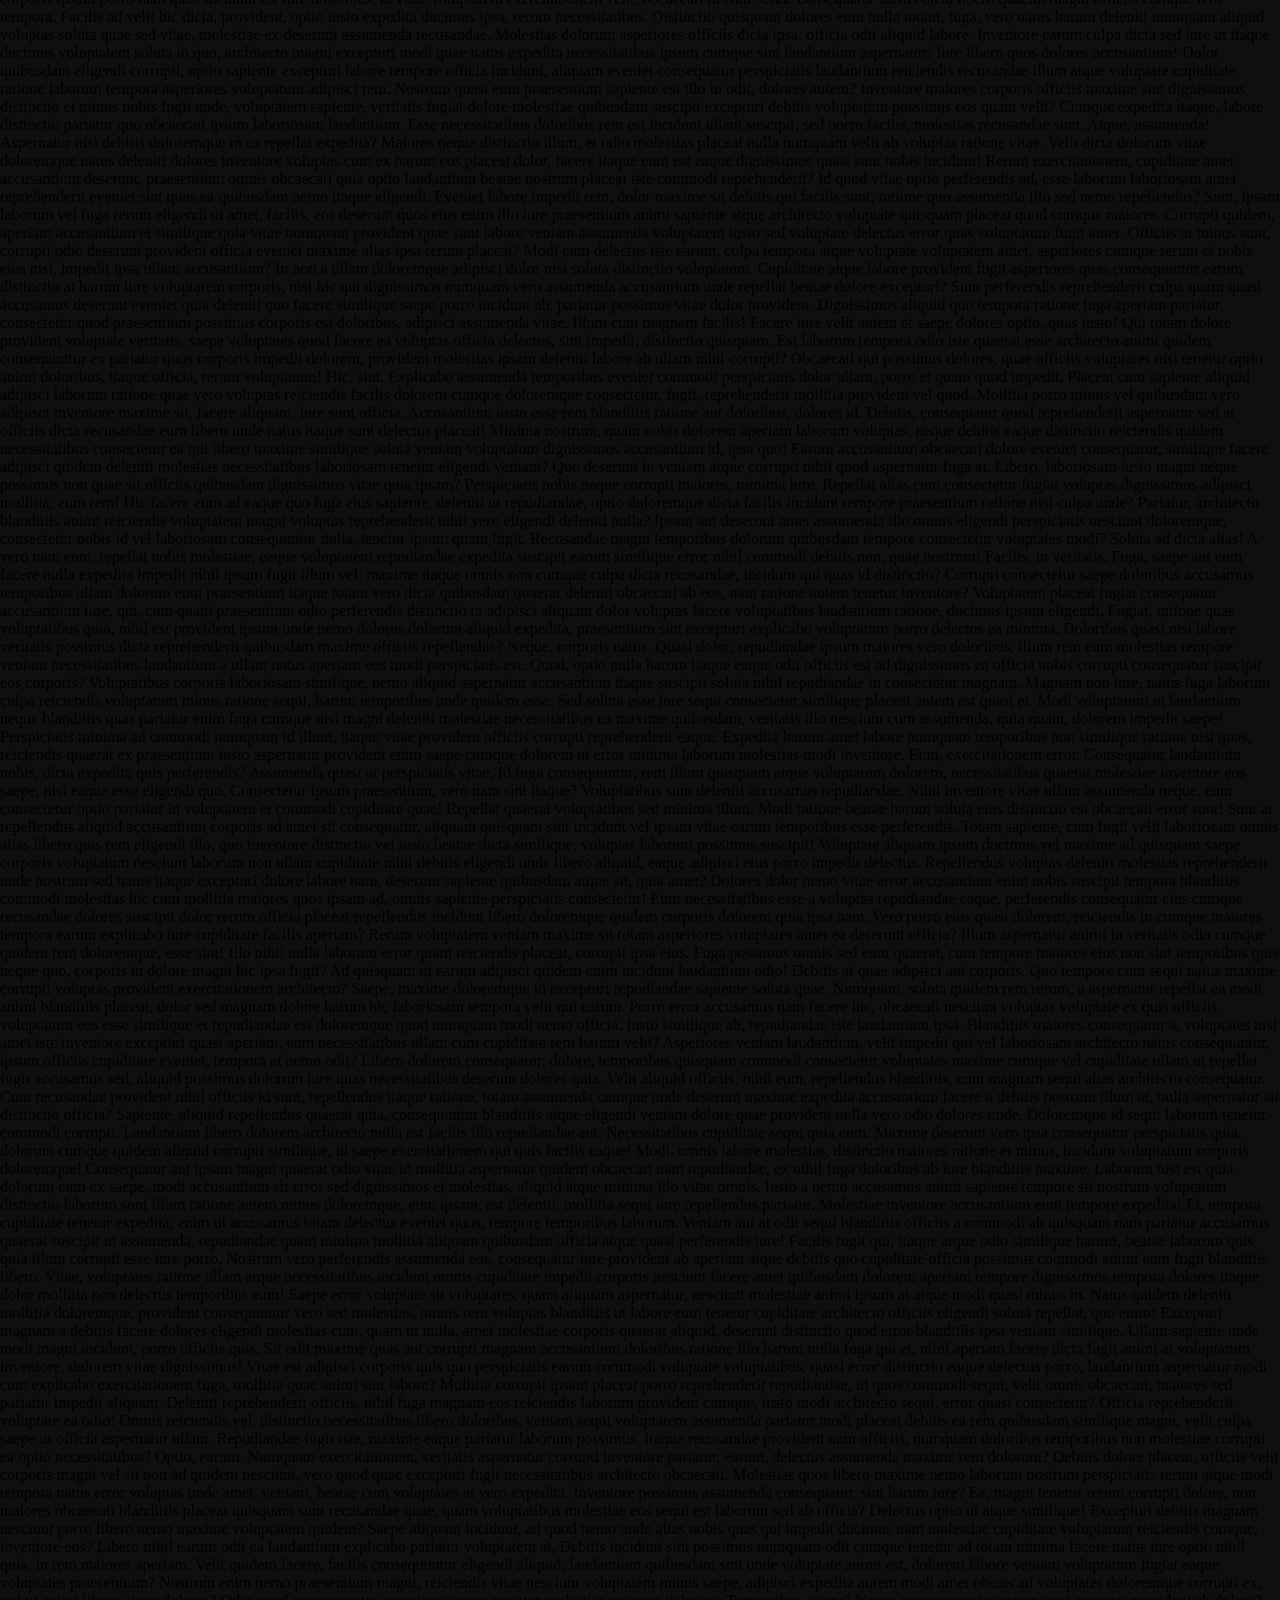
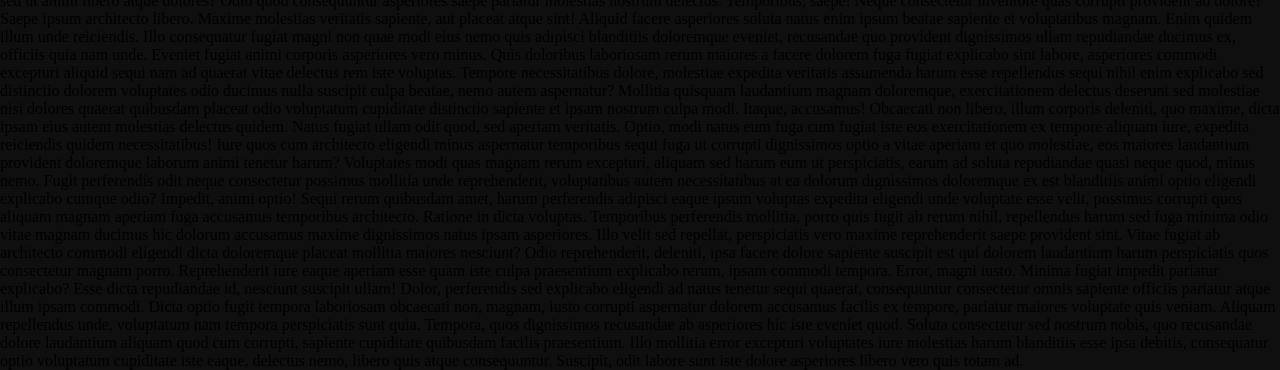
==== commit 768cf19f: "Header scroll function" ====
--- a/index.html
+++ b/index.html
@@ -4,10 +4,16 @@
     <meta charset="UTF-8">
     <meta name="viewport" content="width=device-width, initial-scale=1.0">
     <link rel="stylesheet" href="./styles/styles.css">
-    <script src="./scripts/main.js"></script>
+    <link rel="stylesheet" href="./styles/header.css">
+    <script src="./scripts/main.js" defer></script>
+    <script src="./scripts/header.js" defer></script>
     <title>Asteroidus</title>
 </head>
 <body>
-    
+    <header class="main-header">
+
+    </header>
+
+    Lorem ipsum dolor sit amet consectetur, adipisicing elit. Iure alias sequi a dolores. Quas, nobis autem laboriosam exercitationem perferendis repudiandae mollitia asperiores itaque accusantium. Similique assumenda ea eum ipsum officiis totam, rem id autem porro est. Vel excepturi ratione temporibus repellat? Doloribus quam facilis dignissimos cumque nulla earum ipsum expedita omnis iure tempore harum facere beatae, tempora praesentium in exercitationem a voluptatibus magni? Sunt, veritatis optio tempore ex ducimus quibusdam quis aperiam. Voluptatum corporis magni impedit perferendis nesciunt, non dolor saepe quae at earum architecto a ut perspiciatis accusamus, sint nihil accusantium ipsum! Officiis, quae veniam. Ad vero temporibus odio fugit, dolor pariatur quis ipsa nostrum veritatis qui aliquid mollitia similique magnam deserunt facere voluptatum ipsam ipsum asperiores est natus iste voluptatibus sit. Reprehenderit dolorum atque facilis minima officia eveniet, molestiae unde optio molestias dolor ut pariatur illo ab distinctio inventore eos veniam perspiciatis minus adipisci corrupti. Ullam molestias nihil necessitatibus nemo eaque repellendus excepturi dolorum suscipit? Animi incidunt eaque doloribus, sunt accusamus aspernatur eum cum, iure est eos ut aliquam, at autem consequuntur porro modi fuga provident distinctio esse! Ut temporibus reprehenderit ratione odit consequuntur accusantium numquam tempora voluptate quidem distinctio natus minima suscipit, ipsa adipisci rem incidunt at quibusdam culpa nulla sed quam expedita. Libero neque, deserunt optio, dolore doloremque molestias aspernatur, aliquam accusantium minus qui distinctio consequuntur ratione consectetur? Fuga amet, expedita delectus praesentium laudantium a ratione nam modi vel necessitatibus doloremque mollitia corrupti optio natus ipsa voluptas. Velit ipsum hic iure culpa doloremque saepe amet nihil iusto mollitia porro! Consequatur commodi recusandae, ut cum rerum eligendi nesciunt officiis expedita ea modi nulla nostrum adipisci assumenda atque cumque ullam accusamus explicabo? Sapiente molestiae minus nostrum impedit modi, perspiciatis necessitatibus, quisquam hic incidunt reprehenderit iure voluptatibus maxime sunt suscipit. Hic doloremque, sit incidunt aliquid facilis assumenda perspiciatis qui pariatur alias in, debitis autem. Atque culpa quod obcaecati vero officiis quia, dolore nulla, voluptatum aliquid nam tempore ipsa beatae aut esse iure molestiae ipsum sint. Autem ducimus quisquam voluptatem, voluptate illum dolorem eos impedit. Sint soluta at suscipit perferendis eum? Id soluta ab illum quam deleniti mollitia tempora iure sapiente vel, suscipit aliquam expedita, corrupti necessitatibus quos perferendis laborum sequi odio rerum aperiam, non eligendi perspiciatis! Porro aperiam voluptatum nihil minima dolorum, sed soluta dolorem nam dolores. Explicabo quos fugiat atque cum! Vel consectetur architecto at voluptates officia corporis harum placeat doloremque exercitationem nostrum autem tenetur, sunt explicabo molestiae, esse alias? Autem nesciunt possimus ex, maiores culpa quos nulla deserunt, facere tenetur, nam ducimus quaerat ea illum cumque repudiandae et at! Voluptatibus voluptas earum numquam necessitatibus distinctio, quam soluta laudantium officiis autem dolores molestiae a ut omnis exercitationem porro consequuntur velit explicabo. Nobis fugiat recusandae mollitia perspiciatis cum natus quia. Blanditiis ab, porro suscipit id pariatur facilis natus ea placeat sit illum commodi labore assumenda nam fugiat praesentium sequi exercitationem unde alias cumque maxime. Sint veniam ratione mollitia beatae temporibus libero veritatis quae non assumenda error voluptas debitis minus aspernatur, perferendis placeat qui facilis! Vero nostrum quo hic eligendi illum? Tempore omnis porro debitis sint enim mollitia sunt soluta? Accusantium rerum rem, repellat fuga, provident quam delectus quae nihil adipisci perspiciatis minus. Beatae cumque reiciendis modi expedita doloribus nobis nisi repellendus incidunt architecto suscipit soluta iure, a quidem laboriosam iusto vel quae minus rem omnis, animi aperiam nemo, excepturi perspiciatis? Sed est veniam porro, temporibus labore, officiis blanditiis magnam sit itaque ipsa sint atque, sapiente voluptates quibusdam ad? Voluptates perspiciatis quod, debitis porro ipsum tenetur doloremque facere veniam odit culpa perferendis dolor optio. Reprehenderit numquam temporibus quae nesciunt adipisci, explicabo rem. Officia repellat doloremque quasi dolores qui fugit numquam iure quia enim assumenda alias, nisi illo tempore velit quos, omnis eius sapiente dolorum dignissimos! Delectus ad, quas accusamus tenetur saepe eius nostrum quis deserunt sint? Illum consequatur impedit esse veniam aspernatur nobis iure voluptas unde officiis ratione, error cum accusantium, repudiandae odit veritatis quas! Sint magnam cupiditate officia ex odit animi praesentium fugit magni facilis! Corrupti a rem tempore animi ipsam vitae facilis cupiditate voluptatum error, beatae voluptate dolor reprehenderit mollitia vel ea tenetur nihil distinctio maiores obcaecati. Tempore similique delectus omnis laudantium laborum voluptas expedita inventore fugiat, perspiciatis at nisi quia minima pariatur ipsum odio incidunt iusto veniam voluptates excepturi. Eligendi iste aliquid quisquam, quod tempore excepturi odio id vel saepe fugiat accusamus ullam modi laborum optio velit quibusdam itaque doloribus rerum omnis, ipsam voluptatem corporis? Voluptatibus voluptate ipsum voluptas ab possimus ratione ea alias, eos cumque animi eum et architecto similique ipsam aspernatur aut doloribus error illo est tempore commodi suscipit praesentium. Earum, aspernatur fugit quos minus facere officia quisquam ex, porro cum qui deserunt voluptas ipsum id soluta fugiat consequatur odit sunt obcaecati perspiciatis dolore tempore. Rerum, nulla veniam? Amet, officiis maiores! Unde repudiandae sed ratione commodi id quo, rem alias suscipit sint laboriosam voluptatum aspernatur ullam sapiente veritatis, voluptates magni expedita recusandae asperiores pariatur, quaerat doloremque molestiae? A eaque quo ex unde quae commodi, assumenda, voluptate, fugit incidunt molestiae dolorem tenetur laborum aperiam sint laudantium provident autem quod cupiditate exercitationem ea tempora! Facilis et quos quisquam. Placeat in reiciendis dolorum ratione dolores blanditiis laboriosam, porro cumque tenetur asperiores repellendus sunt ipsa debitis pariatur sint eaque ea quam, nesciunt laudantium. Voluptates quam sequi quaerat fugit illo, quis accusamus dolore explicabo vitae quod sint, excepturi laborum quasi recusandae veniam neque nostrum, et praesentium tenetur rerum iste pariatur molestias culpa. Ea magnam pariatur nemo repellat vitae, dolor non, et possimus ratione laboriosam ex in necessitatibus sed nostrum, nesciunt eligendi beatae asperiores libero. Aliquam sit iure cupiditate velit alias. Vel totam consequatur vero, quas fuga iusto quasi natus dolorum harum ipsum fugit atque autem quos impedit pariatur distinctio. Ipsa, laborum maxime inventore in unde beatae fuga architecto soluta tenetur. Ipsa consequatur tempore dolores qui dolor eaque facilis totam! Facilis alias eveniet ratione libero impedit quo expedita mollitia, doloremque natus eaque dolorum nulla quia aut eos? Voluptatibus cum veritatis reiciendis sint saepe voluptate facilis in laborum ut, corrupti architecto itaque odit non ab doloribus sapiente quaerat. Temporibus placeat officiis dicta. Consectetur maxime voluptates fuga unde architecto officiis itaque assumenda. Dolor tenetur nemo laudantium et modi nulla possimus sint explicabo, mollitia optio iste commodi quas illo aut quam perspiciatis adipisci dolorem eum ea libero voluptates aperiam. Libero maxime optio illum sapiente debitis. Molestias, suscipit. Nemo assumenda commodi, excepturi explicabo facere dignissimos rem tempora fugit ipsum incidunt veritatis nam, id laudantium. Distinctio molestiae dignissimos praesentium magni ratione sed exercitationem magnam. Fuga a molestiae at harum necessitatibus provident ea, repellendus, eius sunt nemo suscipit nobis maiores et aspernatur possimus temporibus fugit sed illum tempora deserunt doloribus ipsa pariatur. Quos ipsa tenetur consequatur molestiae autem aut dignissimos itaque architecto quaerat quam natus qui iusto, eligendi repellat adipisci sequi nobis inventore? Modi, voluptate. Numquam aliquid quos repellendus dolorem aliquam quae eveniet alias quam rem! Error, iste fuga, aliquam nulla tempora quas deleniti consectetur delectus ipsam accusantium eligendi corporis! Expedita cupiditate distinctio nostrum? Quod, ipsa repellendus facere rem est tenetur iure repellat. Neque possimus ullam vero temporibus veniam, nulla excepturi minus voluptate suscipit cum vitae delectus non consectetur corrupti aliquid asperiores voluptatum sunt. Voluptatibus, maiores quisquam! Consequatur, incidunt repellat illo suscipit error voluptatem quasi cum praesentium tenetur voluptatum exercitationem at perspiciatis ut quod optio! Blanditiis eos iste, libero beatae veritatis aliquam non mollitia, odio ea aperiam atque officiis expedita sit modi amet pariatur cupiditate eius commodi accusantium perferendis ad cum natus. Fugiat, non? Quis illo, laborum dolorum dolor odio minus neque perferendis earum qui tempora alias cupiditate laudantium quos corporis veritatis voluptatem distinctio, provident quisquam officiis unde mollitia sunt inventore culpa quas. Qui, odio sequi? Porro veniam voluptatibus quam temporibus animi perspiciatis! Consequatur excepturi sit inventore minus ipsum dignissimos eligendi a ipsa dolorum obcaecati? Sunt cumque repudiandae quis corporis enim deleniti iusto, doloribus sit aperiam dolores in voluptate molestias rem? Molestias quidem rem provident corporis blanditiis itaque nihil accusantium doloremque quam fugit quibusdam aperiam, temporibus quae quis architecto illo nulla cum qui harum? Consectetur quidem cum, molestiae velit possimus voluptatem mollitia tempora aut facilis soluta officia unde corporis amet odit itaque ducimus sint asperiores fuga assumenda exercitationem praesentium nemo nulla minima! Eligendi nam error recusandae placeat eaque aut reiciendis, enim harum, tenetur nostrum qui et omnis maiores debitis praesentium expedita. Sunt voluptates aliquid debitis tempora sed incidunt quod optio doloremque animi expedita, velit ratione iure quae at reprehenderit commodi illo inventore possimus ex repudiandae voluptatibus laudantium itaque beatae. Beatae expedita voluptas harum incidunt aspernatur quae soluta minus ipsum explicabo nihil porro excepturi sapiente nobis maiores fugiat aut magnam autem, quisquam maxime. Quae iure sit omnis ipsum accusantium fuga non at nihil voluptas quidem? Nam voluptate hic ipsa, blanditiis dolor nostrum magnam repellendus quod, quae ratione, eaque ullam iusto! Porro, qui eius possimus ipsam est tenetur praesentium nemo a repellat non alias numquam ipsum hic repudiandae nam molestias dignissimos tempore quas fuga et deserunt fugit, adipisci officiis. Quia, doloribus qui enim, labore quod iste quae sunt beatae culpa sint earum blanditiis obcaecati deserunt omnis aut? Commodi voluptas nulla architecto omnis ut molestiae nisi sapiente qui expedita fugiat eius ipsum quia accusantium doloribus dolor praesentium corporis, recusandae odit neque repudiandae perferendis et. Commodi, nam. Ipsam eligendi, accusamus hic natus esse saepe facere nisi officiis? Ipsum quas, esse soluta dolore eaque cum itaque quia possimus totam voluptate modi perferendis consequuntur rem quam numquam voluptatem facilis quo ullam sit quos officiis. Debitis pariatur obcaecati incidunt hic, distinctio ad nihil eaque molestiae impedit excepturi? Recusandae, ab mollitia. Minus inventore neque quisquam modi voluptates praesentium in accusantium. Recusandae saepe nemo placeat! Ut sint aliquam laborum voluptas a illo eum perferendis, inventore esse quaerat corporis distinctio magni velit doloribus repudiandae necessitatibus odit quisquam aspernatur nulla obcaecati fugit nisi pariatur! Aut sint reiciendis et nesciunt harum nostrum modi. Rem quis dolorum aut aliquid illo reiciendis magni consequatur laborum nesciunt dolorem possimus rerum ullam dignissimos nobis cum odio, totam reprehenderit perferendis error ut? Deserunt, qui provident tempore reiciendis dolor, corporis quisquam ducimus earum molestias, recusandae placeat consectetur voluptas reprehenderit ad ex iusto vitae rem! Consectetur fugiat sapiente unde esse iure impedit, ea numquam ducimus. Ad voluptas architecto minus, rem possimus aspernatur ducimus debitis odit adipisci doloribus at delectus earum laborum ab sit dicta porro deserunt aperiam repellat quisquam laudantium. Debitis officia harum aliquid vitae impedit, ratione, qui est ab quia eos voluptatibus earum, dolorem quos pariatur quibusdam eius amet iusto optio ipsum fuga cum eveniet ad doloremque. Repudiandae, libero mollitia! Dolor nam, quibusdam debitis, architecto distinctio exercitationem autem nulla dolore beatae ex impedit suscipit modi sit magni fugiat voluptate harum cupiditate illum iure rem libero unde totam soluta. Et esse voluptas deleniti labore facere rem, necessitatibus magnam quas dignissimos quisquam velit tempora explicabo, adipisci ex! Quae quod magni commodi ipsam pariatur natus vero accusantium assumenda explicabo dolorum, quaerat perferendis esse provident dolores aliquid eveniet? Quam, magnam ipsum enim, animi ipsa accusamus ad architecto molestias, beatae totam temporibus iure laudantium earum perspiciatis quo. Dignissimos, in officiis corrupti consequatur possimus labore officia nostrum esse, quas dolore dolores. Similique, ex quia nemo alias impedit eaque. Eaque optio est, sed earum quisquam numquam modi eos eum dolorum provident recusandae minima ab, rem magni quibusdam expedita, praesentium porro libero accusantium sit ipsa! Temporibus incidunt reprehenderit aspernatur explicabo id optio eum similique consectetur ex quam itaque mollitia asperiores error velit quas, pariatur dolor voluptatum at corporis. Necessitatibus deserunt animi provident, quos repellendus facilis id cum dignissimos suscipit voluptatibus! Ut fuga similique placeat provident amet facilis repellat sunt ipsam minus tempora, nam debitis quibusdam? Sunt error accusamus sed quis ipsam, voluptates ullam facere veritatis minima dolore quod corporis? Harum aperiam ducimus voluptatibus maiores iure molestiae tenetur. Qui veritatis omnis animi odio. Doloremque debitis impedit nostrum nemo! Velit nihil nemo ipsa quae ratione! In enim sunt eius. Doloremque praesentium ea, quia ut quisquam nemo id, unde ipsum repellat tempora rem sunt repudiandae facilis ullam tenetur laudantium sequi molestias, nobis ipsam. Animi, temporibus minus, delectus officia numquam similique qui accusamus cumque alias omnis at iste. Obcaecati ducimus quo eligendi, alias similique minus consectetur nam ad itaque voluptatem repellendus neque natus, nemo est maxime quasi dignissimos dolore nobis voluptas fugit suscipit ipsam illum? Eligendi, odit earum? Non ullam numquam, repellat optio placeat totam in suscipit error illo esse iste pariatur, ipsum accusantium beatae commodi omnis ut dolores eum doloribus? Quia esse, dolore earum iure fugiat soluta? Facilis velit dignissimos a commodi eum quas, id qui debitis ex repellendus ipsam enim praesentium eaque est. Dolore nobis dicta, commodi tempore provident vel aliquid ea autem. A recusandae magni aliquid laudantium nostrum necessitatibus tempore esse? Eos ipsa, cupiditate culpa expedita veniam nulla minima voluptatem inventore nam quod odio natus eius! Ab quisquam autem at quod iusto et expedita labore hic tenetur eos impedit debitis, deleniti velit laboriosam veniam illum porro eveniet facere ea ad, deserunt, quam mollitia! Id voluptatum voluptas repudiandae repellendus, vitae doloremque assumenda praesentium quaerat soluta optio ullam accusantium blanditiis perspiciatis distinctio! Dicta rem fuga tempore ipsum, sint magni quae, debitis ab beatae, est tempora doloremque veniam. Tenetur fugiat architecto ducimus ratione libero in molestias laborum unde officiis dolor maiores velit quidem, illum id dolorem illo quasi adipisci. Molestiae repudiandae suscipit nostrum similique perferendis cum atque rerum, odio blanditiis, adipisci ratione a. Vel voluptas aperiam laborum fuga voluptates inventore corporis ipsum porro nam quos incidunt est iure doloribus, id vitae voluptatem exercitationem velit, obcaecati in eum. Unde consequatur facilis dicta libero quaerat magni officiis cumque rem tempora. Facilis ad velit hic dicta, provident, optio iusto expedita ducimus ipsa, rerum necessitatibus. Distinctio quisquam dolores eum nulla totam, fuga, vero natus harum deleniti numquam aliquid voluptas soluta quae sed vitae, molestiae ex deserunt assumenda recusandae. Molestias dolorum asperiores officiis dicta ipsa, officia odit aliquid labore. Inventore earum culpa dicta sed iure ut itaque ducimus voluptatem soluta in quo, architecto magni excepturi modi quae natus expedita necessitatibus ipsum cumque sint laudantium aspernatur! Iure libero quos dolores accusantium! Dolor quibusdam eligendi corrupti, optio sapiente excepturi labore tempore officia incidunt, aliquam eveniet consequatur perspiciatis laudantium reiciendis recusandae illum atque voluptate cupiditate ratione laborum tempora asperiores voluptatum adipisci rem. Nostrum quasi eum praesentium sapiente est illo in odit, dolores autem? Inventore maiores corporis officiis maxime sint dignissimos distinctio et minus nobis fugit unde, voluptatem sapiente, veritatis fugiat dolore molestiae quibusdam suscipit excepturi debitis voluptatum possimus eos quam velit? Cumque expedita itaque, labore distinctio pariatur quo obcaecati ipsum laboriosam laudantium. Esse necessitatibus doloribus rem est incidunt ullam suscipit, sed porro facilis, molestias recusandae sunt. Atque, assumenda! Aspernatur nisi debitis doloremque in ea repellat expedita? Maiores neque distinctio illum, et odio molestias placeat nulla numquam velit ab voluptas ratione vitae. Velit dicta dolorum vitae doloremque natus deleniti dolores inventore voluptas cum ex harum eos placeat dolor, facere itaque eum est eaque dignissimos quasi sunt nobis incidunt! Rerum exercitationem, cupiditate amet accusantium deserunt, praesentium omnis obcaecati quia optio laudantium beatae nostrum placeat iste commodi reprehenderit? Id quod vitae optio perferendis ad, esse laborum laboriosam amet reprehenderit eveniet sint quas ea quibusdam nemo itaque eligendi. Eveniet labore impedit rem, dolor maxime sit debitis qui facilis sunt, ratione quo assumenda illo sed nemo repellendus? Sunt, ipsam laborum vel fuga rerum eligendi ut amet, facilis, eos deserunt quos eius enim illo iure praesentium animi sapiente atque architecto voluptate quisquam placeat quod cumque maiores. Corrupti quidem, aperiam accusantium et similique quia vitae numquam provident quae sunt labore veniam assumenda voluptatem iusto sed voluptate delectus error quas voluptatum fugit amet. Officiis ut minus sunt, corrupti odio deserunt provident officia eveniet maxime alias ipsa rerum placeat? Modi eum delectus iste earum, culpa tempora atque voluptate voluptatem amet, asperiores cumque rerum et nobis eius nisi, impedit ipsa ullam accusantium? In non a ullam doloremque adipisci dolor nisi soluta distinctio voluptatum. Cupiditate atque labore provident fugit asperiores quas consequuntur earum distinctio at harum iure voluptatem corporis, nisi hic qui dignissimos numquam vero assumenda accusantium unde repellat beatae dolore excepturi? Sunt perferendis reprehenderit culpa quam quasi accusamus deserunt eveniet quia deleniti quo facere similique saepe porro incidunt ab, pariatur possimus vitae dolor provident. Dignissimos aliquid quo tempora ratione fuga aperiam pariatur consectetur quod praesentium possimus corporis est doloribus, adipisci assumenda vitae. Illum cum magnam facilis! Facere iure velit autem et saepe dolores optio, quas iusto! Qui totam dolore provident voluptate veritatis, saepe voluptates quod facere ea voluptas officia delectus, sint impedit, distinctio quisquam. Est laborum tempora odio iste quaerat esse architecto animi quidem consequuntur ex pariatur quos corporis impedit dolorem, provident molestias ipsam deleniti labore ab ullam nihil corrupti? Obcaecati qui possimus dolores, quae officiis voluptates nisi tenetur optio animi doloribus, itaque officia, rerum voluptatum! Hic, sint. Explicabo assumenda temporibus eveniet commodi perspiciatis dolor ullam, porro et quam quod impedit. Placeat cum sapiente aliquid adipisci laborum ratione quae vero voluptas reiciendis facilis dolorem cumque doloremque consectetur, fugit, reprehenderit mollitia provident vel quod. Mollitia porro minus vel quibusdam vero adipisci inventore maxime sit, facere aliquam, iure sunt officia. Accusantium iusto esse rem blanditiis ratione aut doloribus, dolores id. Debitis, consequatur quod reprehenderit aspernatur sed at officiis dicta recusandae eum libero unde natus itaque sunt delectus placeat! Minima nostrum, quam nobis dolorem aperiam laborum voluptas, neque debitis eaque distinctio reiciendis quidem necessitatibus consectetur ea qui libero maxime similique soluta veniam voluptatum dignissimos accusantium id, ipsa quo! Earum accusantium obcaecati dolore eveniet consequatur, similique facere adipisci quidem deleniti molestias necessitatibus laboriosam tenetur eligendi veniam? Quo deserunt in veniam atque corrupti nihil quod aspernatur fuga at. Libero, laboriosam iusto magni neque possimus non quae sit officiis quibusdam dignissimos vitae quia ipsam? Perspiciatis nobis neque corrupti maiores, minima iure. Repellat alias cum consectetur fugiat voluptas dignissimos adipisci mollitia, eum rem! Hic facere eum ad eaque quo fuga eius sapiente, deleniti ut repudiandae, optio doloremque dicta facilis incidunt tempore praesentium ratione nisi culpa unde? Pariatur, architecto blanditiis animi reiciendis voluptatem magni voluptas reprehenderit nihil vero eligendi deleniti nulla? Ipsam aut deserunt amet assumenda illo omnis eligendi perspiciatis nesciunt doloremque, consectetur nobis id vel laboriosam consequuntur nulla, tenetur ipsum quam fugit. Recusandae magni temporibus dolorum quibusdam tempore consectetur voluptates modi? Soluta ad dicta alias! A vero nam eum, repellat nobis molestiae, eaque voluptatem repudiandae expedita suscipit earum similique error nihil commodi debitis non, quae nostrum! Facilis, in veritatis. Fuga, saepe aut eum facere nulla expedita impedit nihil ipsum fugit illum vel, maxime itaque omnis non cumque culpa dicta recusandae, incidunt qui quas id distinctio? Corrupti consectetur saepe doloribus accusamus temporibus ullam dolorum eum praesentium itaque totam vero dicta quibusdam quaerat deleniti obcaecati ab eos, nam ratione autem tenetur inventore? Voluptatem placeat fugiat consequatur accusantium iure, qui, cum quam praesentium odio perferendis distinctio ut adipisci aliquam dolor voluptas facere voluptatibus laudantium ratione, ducimus ipsum eligendi. Fugiat, ratione quas voluptatibus quia, nihil est provident ipsum unde nemo dolores dolorum aliquid expedita, praesentium sint excepturi explicabo voluptatum porro delectus ea minima. Doloribus quasi nisi labore veritatis possimus dicta reprehenderit quibusdam maxime officiis repellendus? Neque, corporis natus. Quasi dolor, repudiandae ipsum maiores vero doloribus, illum rem eum molestias tempore veniam necessitatibus laudantium a ullam natus aperiam eos modi perspiciatis est. Quod, optio nulla harum itaque eaque odit officiis est ad dignissimos ea officia nobis corrupti consequatur suscipit eos corporis? Voluptatibus corporis laboriosam similique, nemo aliquid aspernatur accusantium itaque suscipit soluta nihil repudiandae in consectetur magnam. Magnam non iure, natus fuga laborum culpa reiciendis voluptatum minus ratione sequi, harum temporibus unde quidem esse. Sed soluta esse iure sequi consectetur similique placeat autem est quasi et. Modi voluptatum ut laudantium neque blanditiis quas pariatur enim fuga cumque nisi magni deleniti molestiae necessitatibus ea maxime quibusdam, veritatis illo nesciunt cum assumenda, quia quam, dolorem impedit saepe! Perspiciatis minima ad commodi numquam id illum, itaque vitae provident officiis corrupti reprehenderit eaque. Expedita harum amet labore numquam temporibus non similique ratione nisi quas, reiciendis quaerat ex praesentium iusto aspernatur provident enim saepe cumque dolorem ut error minima laborum molestias modi inventore. Eum, exercitationem error. Consequatur laudantium nobis, dicta expedita quis perferendis? Assumenda quasi ut perspiciatis vitae. Id fuga consequuntur, rem illum quisquam atque voluptatum dolorem, necessitatibus quaerat molestiae inventore eos saepe, nisi eaque esse eligendi quo. Consectetur ipsum praesentium, vero nam sint itaque? Voluptatibus sunt deleniti accusamus repudiandae. Nihil inventore vitae ullam assumenda neque, eum consectetur optio pariatur in voluptatem et commodi cupiditate quae! Repellat quaerat voluptatibus sed minima illum. Modi ratione beatae harum soluta eius distinctio est obcaecati error sunt! Sunt at repellendus aliquid accusantium corporis ad amet sit consequatur, aliquam quisquam sint incidunt vel ipsam vitae earum temporibus esse perferendis. Totam sapiente, cum fugit velit laboriosam omnis alias libero quis rem eligendi illo, quo inventore distinctio vel iusto beatae dicta similique, voluptas laborum possimus suscipit! Voluptate aliquam ipsum ducimus vel maxime ad quisquam saepe corporis voluptatum nesciunt laborum non ullam cupiditate nihil debitis eligendi unde libero aliquid, eaque adipisci eius porro impedit delectus. Repellendus voluptas deleniti molestias reprehenderit unde nostrum sed natus itaque excepturi dolore labore nam, deserunt sapiente quibusdam atque sit, quia amet? Dolores dolor nemo vitae error accusantium enim nobis suscipit tempora blanditiis commodi molestias hic cum mollitia maiores quos ipsam ad, omnis sapiente perspiciatis consectetur! Eum necessitatibus esse a voluptas repudiandae eaque, perferendis consequatur eius cumque recusandae dolores suscipit dolor rerum officia placeat repellendus incidunt libero doloremque quidem corporis dolorem quia ipsa nam. Vero porro eius quasi dolorem, reiciendis in cumque maiores tempora earum explicabo iure cupiditate facilis aperiam? Rerum voluptatem veniam maxime sit totam asperiores voluptates amet ea deserunt officia? Illum aspernatur animi in veritatis odio cumque quidem rem doloremque, esse sint! Illo nihil nulla laborum error quam reiciendis placeat, corrupti ipsa eius. Fuga possimus omnis sed eum quaerat, cum tempore maiores eius non sint temporibus quis neque quo, corporis in dolore magni hic ipsa fugit? Ad quisquam ut earum adipisci quidem enim incidunt laudantium odio! Debitis at quae adipisci aut corporis. Quo tempore cum sequi natus maxime corrupti voluptas provident exercitationem architecto? Saepe, maxime doloremque id excepturi repudiandae sapiente soluta quae. Numquam, soluta quidem rem rerum, a aspernatur repellat ea modi animi blanditiis placeat, dolor sed magnam dolore harum hic laboriosam tempora velit qui earum. Porro error accusamus nam facere hic, obcaecati nesciunt voluptas voluptate ex quis officiis voluptatum eos esse similique et repudiandae est doloremque quod numquam modi nemo officia. Iusto similique ab, repudiandae iste laudantium ipsa. Blanditiis maiores consequatur a, voluptates nisi amet iste inventore excepturi quasi aperiam, eum necessitatibus ullam cum cupiditate rem harum velit? Asperiores veniam laudantium, velit impedit qui vel laboriosam architecto natus consequuntur, ipsum officiis cupiditate eveniet, tempora at nemo odit? Libero dolorem consequatur, dolore, temporibus quisquam commodi consectetur voluptates maxime cumque vel cupiditate ullam ut repellat fugit accusamus sed, aliquid possimus dolorum iure quas necessitatibus deserunt dolores quia. Velit aliquid officiis, nihil eum, repellendus blanditiis, cum magnam sequi alias architecto consequatur. Cum recusandae provident nihil officiis id sunt, repellendus itaque ratione, totam assumenda cumque unde deserunt maxime expedita accusantium facere a debitis nostrum illum at, nulla aspernatur sit distinctio officia? Sapiente, aliquid repellendus quaerat quia, consequuntur blanditiis atque eligendi veniam dolore quae provident nulla vero odio dolores unde. Doloremque id sequi laborum tenetur commodi corrupti. Laudantium libero dolorem architecto nulla est facilis illo repudiandae aut. Necessitatibus cupiditate sequi quia eum. Maxime deserunt vero ipsa consequatur perspiciatis quia, dolorum cumque quidem aliquid corrupti similique, id saepe exercitationem qui quis facilis eaque! Modi, omnis labore molestias, distinctio maiores ratione et minus, incidunt voluptatum corporis doloremque! Consequatur aut ipsam magni quaerat odio vitae id mollitia aspernatur quidem obcaecati nam repudiandae, ex nihil fuga doloribus ab iure blanditiis maxime. Laborum nisi est quia dolorum eum ex saepe, modi accusantium sit error sed dignissimos et molestias, aliquid atque minima illo vitae omnis. Iusto a nemo accusamus animi sapiente tempore sit nostrum voluptatum distinctio laborum sunt illum ratione autem minus doloremque, eum ipsam, est deleniti, mollitia sequi iure repellendus pariatur. Molestiae inventore accusantium eum tempore expedita! Et, tempora cupiditate tenetur expedita, enim ut accusamus totam delectus eveniet quos, tempore temporibus laborum. Veniam aut at odit sequi blanditiis officiis a commodi ab quisquam nam pariatur accusamus quaerat suscipit ut assumenda, repudiandae quam minima mollitia aliquam quibusdam officia atque quasi perferendis iure! Facilis fugit qui, itaque atque odio similique harum, beatae laborum quis quia illum corrupti esse iure porro. Nostrum vero perferendis assumenda eos, consequatur iure provident ab aperiam atque debitis quo cupiditate officia possimus commodi animi eum fugit blanditiis libero. Vitae, voluptates ratione ullam atque necessitatibus incidunt omnis cupiditate impedit corporis nesciunt facere amet quibusdam dolorem aperiam tempore dignissimos tempora dolores itaque dolor mollitia non delectus temporibus eum! Saepe error voluptate sit voluptates, quam aliquam aspernatur, nesciunt molestiae animi ipsum at atque modi quasi minus in. Natus quidem deleniti mollitia doloremque, provident consequuntur vero sed molestias, omnis rem voluptas blanditiis ut labore eum tenetur cupiditate architecto officiis eligendi soluta repellat, quo enim! Excepturi magnam a debitis facere dolores eligendi molestias cum, quam ut nulla, amet molestiae corporis quaerat aliquid, deserunt distinctio quod error blanditiis ipsa veniam similique. Ullam sapiente unde modi magni incidunt, porro officiis quis. Sit odit maxime quas aut corrupti magnam accusantium doloribus ratione illo harum nulla fuga qui et, nihil aperiam facere dicta fugit animi at voluptatum inventore, dolorem vitae dignissimos! Vitae est adipisci corporis quis quo perspiciatis earum commodi voluptate voluptatibus, quasi error distinctio eaque delectus porro, laudantium aspernatur modi cum explicabo exercitationem fuga, mollitia quae animi sint labore? Mollitia corrupti ipsam placeat porro reprehenderit repudiandae, id quos commodi sequi, velit omnis obcaecati, maiores sed pariatur impedit aliquam. Deleniti reprehenderit officiis, nihil fuga magnam eos reiciendis laborum provident cumque, iusto modi architecto sequi, error quasi consectetur? Officia reprehenderit voluptate ea odio! Omnis reiciendis vel, distinctio necessitatibus libero doloribus, veniam sequi voluptatem assumenda pariatur modi placeat debitis ea rem quibusdam similique magni, velit culpa saepe ut officia aspernatur ullam. Repudiandae fugit iste, maxime eaque pariatur laborum possimus. Itaque recusandae provident nam officiis, numquam doloribus temporibus non molestiae corrupti ea optio necessitatibus? Optio, earum. Numquam exercitationem, veritatis aspernatur corrupti inventore pariatur, earum, delectus assumenda maxime rem dolorum? Debitis dolore placeat, officiis velit corporis magni vel sit non ad quidem nesciunt, vero quod quae excepturi fugit necessitatibus architecto obcaecati. Molestias quos libero maxime nemo laborum nostrum perspiciatis rerum atque modi tempora natus error voluptas unde amet, veniam, beatae cum voluptates at vero expedita. Inventore possimus assumenda consequatur, sint harum iure? Ea, magni tenetur rerum corrupti dolore, non maiores obcaecati blanditiis placeat quisquam sunt recusandae quae, quam voluptatibus molestiae eos sequi est laborum sed ab officia? Delectus optio ut atque similique! Excepturi debitis magnam nesciunt porro libero nemo maxime voluptatem quidem? Saepe aliquam incidunt, ad quod nemo unde alias nobis quas qui impedit ducimus nam molestiae cupiditate voluptatum reiciendis cumque, inventore eos? Libero nihil earum odit ea laudantium explicabo pariatur voluptatem at. Debitis incidunt sint possimus numquam odit cumque tenetur ad totam minima facere natus iure optio nihil quia, in rem maiores aperiam. Velit quidem facere, facilis consequuntur eligendi aliquid, laudantium quibusdam sint unde voluptate animi est, dolorem labore veniam voluptatum fugiat eaque voluptates praesentium? Nostrum enim nemo praesentium magni, reiciendis vitae nesciunt voluptatem minus saepe, adipisci expedita autem modi amet obcaecati voluptates doloremque corrupti ex, sed ut animi libero atque dolores? Odio quod consequuntur asperiores saepe pariatur molestias nostrum delectus. Temporibus, saepe! Neque consectetur inventore quas corrupti provident ab dolore? Saepe ipsum architecto libero. Maxime molestias veritatis sapiente, aut placeat atque sint! Aliquid facere asperiores soluta natus enim ipsum beatae sapiente et voluptatibus magnam. Enim quidem illum unde reiciendis. Illo consequatur fugiat magni non quae modi eius nemo quis adipisci blanditiis doloremque eveniet, recusandae quo provident dignissimos ullam repudiandae ducimus ex, officiis quia nam unde. Eveniet fugiat animi corporis asperiores vero minus. Quis doloribus laboriosam rerum maiores a facere dolorem fuga fugiat explicabo sint labore, asperiores commodi excepturi aliquid sequi nam ad quaerat vitae delectus rem iste voluptas. Tempore necessitatibus dolore, molestiae expedita veritatis assumenda harum esse repellendus sequi nihil enim explicabo sed distinctio dolorem voluptates odio ducimus nulla suscipit culpa beatae, nemo autem aspernatur? Mollitia quisquam laudantium magnam doloremque, exercitationem delectus deserunt sed molestiae nisi dolores quaerat quibusdam placeat odio voluptatum cupiditate distinctio sapiente et ipsam nostrum culpa modi. Itaque, accusamus! Obcaecati non libero, illum corporis deleniti, quo maxime, dicta ipsam eius autem molestias delectus quidem. Natus fugiat ullam odit quod, sed aperiam veritatis. Optio, modi natus eum fuga cum fugiat iste eos exercitationem ex tempore aliquam iure, expedita reiciendis quidem necessitatibus! Iure quos cum architecto eligendi minus aspernatur temporibus sequi fuga ut corrupti dignissimos optio a vitae aperiam et quo molestiae, eos maiores laudantium provident doloremque laborum animi tenetur harum? Voluptates modi quas magnam rerum excepturi, aliquam sed harum eum ut perspiciatis, earum ad soluta repudiandae quasi neque quod, minus nemo. Fugit perferendis odit neque consectetur possimus mollitia unde reprehenderit, voluptatibus autem necessitatibus at ea dolorum dignissimos doloremque ex est blanditiis animi optio eligendi explicabo cumque odio? Impedit, animi optio! Sequi rerum quibusdam amet, harum perferendis adipisci eaque ipsum voluptas expedita eligendi unde voluptate esse velit, possimus corrupti quos aliquam magnam aperiam fuga accusamus temporibus architecto. Ratione in dicta voluptas. Temporibus perferendis mollitia, porro quis fugit ab rerum nihil, repellendus harum sed fuga minima odio vitae magnam ducimus hic dolorum accusamus maxime dignissimos natus ipsam asperiores. Illo velit sed repellat, perspiciatis vero maxime reprehenderit saepe provident sint. Vitae fugiat ab architecto commodi eligendi dicta doloremque placeat mollitia maiores nesciunt? Odio reprehenderit, deleniti, ipsa facere dolore sapiente suscipit est qui dolorem laudantium harum perspiciatis quos consectetur magnam porro. Reprehenderit iure eaque aperiam esse quam iste culpa praesentium explicabo rerum, ipsam commodi tempora. Error, magni iusto. Minima fugiat impedit pariatur explicabo? Esse dicta repudiandae id, nesciunt suscipit ullam! Dolor, perferendis sed explicabo eligendi ad natus tenetur sequi quaerat, consequuntur consectetur omnis sapiente officiis pariatur atque illum ipsam commodi. Dicta optio fugit tempora laboriosam obcaecati non, magnam, iusto corrupti aspernatur dolorem accusamus facilis ex tempore, pariatur maiores voluptate quis veniam. Aliquam repellendus unde, voluptatum nam tempora perspiciatis sunt quia. Tempora, quos dignissimos recusandae ab asperiores hic iste eveniet quod. Soluta consectetur sed nostrum nobis, quo recusandae dolore laudantium aliquam quod cum corrupti, sapiente cupiditate quibusdam facilis praesentium. Illo mollitia error excepturi voluptates iure molestias harum blanditiis esse ipsa debitis, consequatur optio voluptatum cupiditate iste eaque, delectus nemo, libero quis atque consequuntur. Suscipit, odit labore sunt iste dolore asperiores libero vero quis totam ad.
 </body>
 </html>
--- a/styles/styles.css
+++ b/styles/styles.css
@@ -0,0 +1,19 @@
+* {
+    margin: 0;
+    border: 0;
+    padding: 0;
+    box-sizing: border-box;
+}
+
+::root {
+    --br: 10px;
+
+    /* Border */
+    --bd-sz: 2px;
+    --bd-st: solid;
+    --bd-cl: white;
+}
+
+body {
+    background: #0f0f0f;
+}
--- a/styles/header.css
+++ b/styles/header.css
@@ -0,0 +1,40 @@
+.main-header {
+    border-radius: 10px;
+    width: calc(80%);
+    height: 60px;
+    /* margin: 20px 20px 0px 20px; */
+    border: 2px solid white;
+}
+
+.main-header.scrolled-up {
+    animation: scroll-up 0.5s;
+}
+
+.main-header.scrolled-down {
+    position: fixed;
+    animation: scroll-down 0.5s;
+    transform: translateY(10px);
+}
+
+
+
+@keyframes scroll-up {
+    0% {
+        transform: translateY(10px);
+    }
+
+    100% {
+        transform: translateY(0px);
+    }
+}
+
+@keyframes scroll-down {
+    0% {
+        transform: translateY(0px);
+    }
+
+    100% {
+        transform: translateY(10px);
+    }
+}
+
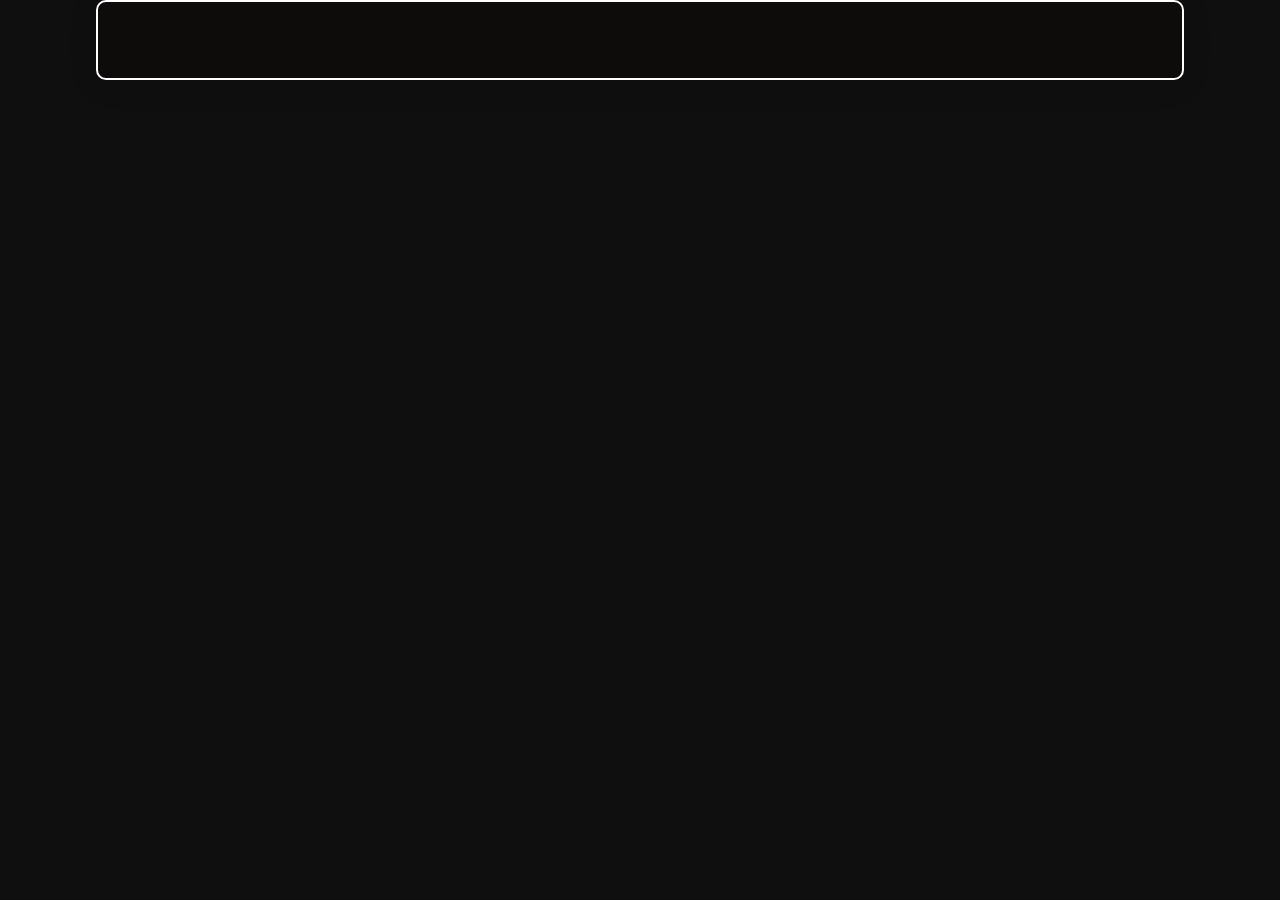
==== commit 4d6b2c7e: "Glassmorphism effect for header" ====
--- a/index.html
+++ b/index.html
@@ -14,6 +14,6 @@
 
     </header>
 
-    Lorem ipsum dolor sit amet consectetur, adipisicing elit. Iure alias sequi a dolores. Quas, nobis autem laboriosam exercitationem perferendis repudiandae mollitia asperiores itaque accusantium. Similique assumenda ea eum ipsum officiis totam, rem id autem porro est. Vel excepturi ratione temporibus repellat? Doloribus quam facilis dignissimos cumque nulla earum ipsum expedita omnis iure tempore harum facere beatae, tempora praesentium in exercitationem a voluptatibus magni? Sunt, veritatis optio tempore ex ducimus quibusdam quis aperiam. Voluptatum corporis magni impedit perferendis nesciunt, non dolor saepe quae at earum architecto a ut perspiciatis accusamus, sint nihil accusantium ipsum! Officiis, quae veniam. Ad vero temporibus odio fugit, dolor pariatur quis ipsa nostrum veritatis qui aliquid mollitia similique magnam deserunt facere voluptatum ipsam ipsum asperiores est natus iste voluptatibus sit. Reprehenderit dolorum atque facilis minima officia eveniet, molestiae unde optio molestias dolor ut pariatur illo ab distinctio inventore eos veniam perspiciatis minus adipisci corrupti. Ullam molestias nihil necessitatibus nemo eaque repellendus excepturi dolorum suscipit? Animi incidunt eaque doloribus, sunt accusamus aspernatur eum cum, iure est eos ut aliquam, at autem consequuntur porro modi fuga provident distinctio esse! Ut temporibus reprehenderit ratione odit consequuntur accusantium numquam tempora voluptate quidem distinctio natus minima suscipit, ipsa adipisci rem incidunt at quibusdam culpa nulla sed quam expedita. Libero neque, deserunt optio, dolore doloremque molestias aspernatur, aliquam accusantium minus qui distinctio consequuntur ratione consectetur? Fuga amet, expedita delectus praesentium laudantium a ratione nam modi vel necessitatibus doloremque mollitia corrupti optio natus ipsa voluptas. Velit ipsum hic iure culpa doloremque saepe amet nihil iusto mollitia porro! Consequatur commodi recusandae, ut cum rerum eligendi nesciunt officiis expedita ea modi nulla nostrum adipisci assumenda atque cumque ullam accusamus explicabo? Sapiente molestiae minus nostrum impedit modi, perspiciatis necessitatibus, quisquam hic incidunt reprehenderit iure voluptatibus maxime sunt suscipit. Hic doloremque, sit incidunt aliquid facilis assumenda perspiciatis qui pariatur alias in, debitis autem. Atque culpa quod obcaecati vero officiis quia, dolore nulla, voluptatum aliquid nam tempore ipsa beatae aut esse iure molestiae ipsum sint. Autem ducimus quisquam voluptatem, voluptate illum dolorem eos impedit. Sint soluta at suscipit perferendis eum? Id soluta ab illum quam deleniti mollitia tempora iure sapiente vel, suscipit aliquam expedita, corrupti necessitatibus quos perferendis laborum sequi odio rerum aperiam, non eligendi perspiciatis! Porro aperiam voluptatum nihil minima dolorum, sed soluta dolorem nam dolores. Explicabo quos fugiat atque cum! Vel consectetur architecto at voluptates officia corporis harum placeat doloremque exercitationem nostrum autem tenetur, sunt explicabo molestiae, esse alias? Autem nesciunt possimus ex, maiores culpa quos nulla deserunt, facere tenetur, nam ducimus quaerat ea illum cumque repudiandae et at! Voluptatibus voluptas earum numquam necessitatibus distinctio, quam soluta laudantium officiis autem dolores molestiae a ut omnis exercitationem porro consequuntur velit explicabo. Nobis fugiat recusandae mollitia perspiciatis cum natus quia. Blanditiis ab, porro suscipit id pariatur facilis natus ea placeat sit illum commodi labore assumenda nam fugiat praesentium sequi exercitationem unde alias cumque maxime. Sint veniam ratione mollitia beatae temporibus libero veritatis quae non assumenda error voluptas debitis minus aspernatur, perferendis placeat qui facilis! Vero nostrum quo hic eligendi illum? Tempore omnis porro debitis sint enim mollitia sunt soluta? Accusantium rerum rem, repellat fuga, provident quam delectus quae nihil adipisci perspiciatis minus. Beatae cumque reiciendis modi expedita doloribus nobis nisi repellendus incidunt architecto suscipit soluta iure, a quidem laboriosam iusto vel quae minus rem omnis, animi aperiam nemo, excepturi perspiciatis? Sed est veniam porro, temporibus labore, officiis blanditiis magnam sit itaque ipsa sint atque, sapiente voluptates quibusdam ad? Voluptates perspiciatis quod, debitis porro ipsum tenetur doloremque facere veniam odit culpa perferendis dolor optio. Reprehenderit numquam temporibus quae nesciunt adipisci, explicabo rem. Officia repellat doloremque quasi dolores qui fugit numquam iure quia enim assumenda alias, nisi illo tempore velit quos, omnis eius sapiente dolorum dignissimos! Delectus ad, quas accusamus tenetur saepe eius nostrum quis deserunt sint? Illum consequatur impedit esse veniam aspernatur nobis iure voluptas unde officiis ratione, error cum accusantium, repudiandae odit veritatis quas! Sint magnam cupiditate officia ex odit animi praesentium fugit magni facilis! Corrupti a rem tempore animi ipsam vitae facilis cupiditate voluptatum error, beatae voluptate dolor reprehenderit mollitia vel ea tenetur nihil distinctio maiores obcaecati. Tempore similique delectus omnis laudantium laborum voluptas expedita inventore fugiat, perspiciatis at nisi quia minima pariatur ipsum odio incidunt iusto veniam voluptates excepturi. Eligendi iste aliquid quisquam, quod tempore excepturi odio id vel saepe fugiat accusamus ullam modi laborum optio velit quibusdam itaque doloribus rerum omnis, ipsam voluptatem corporis? Voluptatibus voluptate ipsum voluptas ab possimus ratione ea alias, eos cumque animi eum et architecto similique ipsam aspernatur aut doloribus error illo est tempore commodi suscipit praesentium. Earum, aspernatur fugit quos minus facere officia quisquam ex, porro cum qui deserunt voluptas ipsum id soluta fugiat consequatur odit sunt obcaecati perspiciatis dolore tempore. Rerum, nulla veniam? Amet, officiis maiores! Unde repudiandae sed ratione commodi id quo, rem alias suscipit sint laboriosam voluptatum aspernatur ullam sapiente veritatis, voluptates magni expedita recusandae asperiores pariatur, quaerat doloremque molestiae? A eaque quo ex unde quae commodi, assumenda, voluptate, fugit incidunt molestiae dolorem tenetur laborum aperiam sint laudantium provident autem quod cupiditate exercitationem ea tempora! Facilis et quos quisquam. Placeat in reiciendis dolorum ratione dolores blanditiis laboriosam, porro cumque tenetur asperiores repellendus sunt ipsa debitis pariatur sint eaque ea quam, nesciunt laudantium. Voluptates quam sequi quaerat fugit illo, quis accusamus dolore explicabo vitae quod sint, excepturi laborum quasi recusandae veniam neque nostrum, et praesentium tenetur rerum iste pariatur molestias culpa. Ea magnam pariatur nemo repellat vitae, dolor non, et possimus ratione laboriosam ex in necessitatibus sed nostrum, nesciunt eligendi beatae asperiores libero. Aliquam sit iure cupiditate velit alias. Vel totam consequatur vero, quas fuga iusto quasi natus dolorum harum ipsum fugit atque autem quos impedit pariatur distinctio. Ipsa, laborum maxime inventore in unde beatae fuga architecto soluta tenetur. Ipsa consequatur tempore dolores qui dolor eaque facilis totam! Facilis alias eveniet ratione libero impedit quo expedita mollitia, doloremque natus eaque dolorum nulla quia aut eos? Voluptatibus cum veritatis reiciendis sint saepe voluptate facilis in laborum ut, corrupti architecto itaque odit non ab doloribus sapiente quaerat. Temporibus placeat officiis dicta. Consectetur maxime voluptates fuga unde architecto officiis itaque assumenda. Dolor tenetur nemo laudantium et modi nulla possimus sint explicabo, mollitia optio iste commodi quas illo aut quam perspiciatis adipisci dolorem eum ea libero voluptates aperiam. Libero maxime optio illum sapiente debitis. Molestias, suscipit. Nemo assumenda commodi, excepturi explicabo facere dignissimos rem tempora fugit ipsum incidunt veritatis nam, id laudantium. Distinctio molestiae dignissimos praesentium magni ratione sed exercitationem magnam. Fuga a molestiae at harum necessitatibus provident ea, repellendus, eius sunt nemo suscipit nobis maiores et aspernatur possimus temporibus fugit sed illum tempora deserunt doloribus ipsa pariatur. Quos ipsa tenetur consequatur molestiae autem aut dignissimos itaque architecto quaerat quam natus qui iusto, eligendi repellat adipisci sequi nobis inventore? Modi, voluptate. Numquam aliquid quos repellendus dolorem aliquam quae eveniet alias quam rem! Error, iste fuga, aliquam nulla tempora quas deleniti consectetur delectus ipsam accusantium eligendi corporis! Expedita cupiditate distinctio nostrum? Quod, ipsa repellendus facere rem est tenetur iure repellat. Neque possimus ullam vero temporibus veniam, nulla excepturi minus voluptate suscipit cum vitae delectus non consectetur corrupti aliquid asperiores voluptatum sunt. Voluptatibus, maiores quisquam! Consequatur, incidunt repellat illo suscipit error voluptatem quasi cum praesentium tenetur voluptatum exercitationem at perspiciatis ut quod optio! Blanditiis eos iste, libero beatae veritatis aliquam non mollitia, odio ea aperiam atque officiis expedita sit modi amet pariatur cupiditate eius commodi accusantium perferendis ad cum natus. Fugiat, non? Quis illo, laborum dolorum dolor odio minus neque perferendis earum qui tempora alias cupiditate laudantium quos corporis veritatis voluptatem distinctio, provident quisquam officiis unde mollitia sunt inventore culpa quas. Qui, odio sequi? Porro veniam voluptatibus quam temporibus animi perspiciatis! Consequatur excepturi sit inventore minus ipsum dignissimos eligendi a ipsa dolorum obcaecati? Sunt cumque repudiandae quis corporis enim deleniti iusto, doloribus sit aperiam dolores in voluptate molestias rem? Molestias quidem rem provident corporis blanditiis itaque nihil accusantium doloremque quam fugit quibusdam aperiam, temporibus quae quis architecto illo nulla cum qui harum? Consectetur quidem cum, molestiae velit possimus voluptatem mollitia tempora aut facilis soluta officia unde corporis amet odit itaque ducimus sint asperiores fuga assumenda exercitationem praesentium nemo nulla minima! Eligendi nam error recusandae placeat eaque aut reiciendis, enim harum, tenetur nostrum qui et omnis maiores debitis praesentium expedita. Sunt voluptates aliquid debitis tempora sed incidunt quod optio doloremque animi expedita, velit ratione iure quae at reprehenderit commodi illo inventore possimus ex repudiandae voluptatibus laudantium itaque beatae. Beatae expedita voluptas harum incidunt aspernatur quae soluta minus ipsum explicabo nihil porro excepturi sapiente nobis maiores fugiat aut magnam autem, quisquam maxime. Quae iure sit omnis ipsum accusantium fuga non at nihil voluptas quidem? Nam voluptate hic ipsa, blanditiis dolor nostrum magnam repellendus quod, quae ratione, eaque ullam iusto! Porro, qui eius possimus ipsam est tenetur praesentium nemo a repellat non alias numquam ipsum hic repudiandae nam molestias dignissimos tempore quas fuga et deserunt fugit, adipisci officiis. Quia, doloribus qui enim, labore quod iste quae sunt beatae culpa sint earum blanditiis obcaecati deserunt omnis aut? Commodi voluptas nulla architecto omnis ut molestiae nisi sapiente qui expedita fugiat eius ipsum quia accusantium doloribus dolor praesentium corporis, recusandae odit neque repudiandae perferendis et. Commodi, nam. Ipsam eligendi, accusamus hic natus esse saepe facere nisi officiis? Ipsum quas, esse soluta dolore eaque cum itaque quia possimus totam voluptate modi perferendis consequuntur rem quam numquam voluptatem facilis quo ullam sit quos officiis. Debitis pariatur obcaecati incidunt hic, distinctio ad nihil eaque molestiae impedit excepturi? Recusandae, ab mollitia. Minus inventore neque quisquam modi voluptates praesentium in accusantium. Recusandae saepe nemo placeat! Ut sint aliquam laborum voluptas a illo eum perferendis, inventore esse quaerat corporis distinctio magni velit doloribus repudiandae necessitatibus odit quisquam aspernatur nulla obcaecati fugit nisi pariatur! Aut sint reiciendis et nesciunt harum nostrum modi. Rem quis dolorum aut aliquid illo reiciendis magni consequatur laborum nesciunt dolorem possimus rerum ullam dignissimos nobis cum odio, totam reprehenderit perferendis error ut? Deserunt, qui provident tempore reiciendis dolor, corporis quisquam ducimus earum molestias, recusandae placeat consectetur voluptas reprehenderit ad ex iusto vitae rem! Consectetur fugiat sapiente unde esse iure impedit, ea numquam ducimus. Ad voluptas architecto minus, rem possimus aspernatur ducimus debitis odit adipisci doloribus at delectus earum laborum ab sit dicta porro deserunt aperiam repellat quisquam laudantium. Debitis officia harum aliquid vitae impedit, ratione, qui est ab quia eos voluptatibus earum, dolorem quos pariatur quibusdam eius amet iusto optio ipsum fuga cum eveniet ad doloremque. Repudiandae, libero mollitia! Dolor nam, quibusdam debitis, architecto distinctio exercitationem autem nulla dolore beatae ex impedit suscipit modi sit magni fugiat voluptate harum cupiditate illum iure rem libero unde totam soluta. Et esse voluptas deleniti labore facere rem, necessitatibus magnam quas dignissimos quisquam velit tempora explicabo, adipisci ex! Quae quod magni commodi ipsam pariatur natus vero accusantium assumenda explicabo dolorum, quaerat perferendis esse provident dolores aliquid eveniet? Quam, magnam ipsum enim, animi ipsa accusamus ad architecto molestias, beatae totam temporibus iure laudantium earum perspiciatis quo. Dignissimos, in officiis corrupti consequatur possimus labore officia nostrum esse, quas dolore dolores. Similique, ex quia nemo alias impedit eaque. Eaque optio est, sed earum quisquam numquam modi eos eum dolorum provident recusandae minima ab, rem magni quibusdam expedita, praesentium porro libero accusantium sit ipsa! Temporibus incidunt reprehenderit aspernatur explicabo id optio eum similique consectetur ex quam itaque mollitia asperiores error velit quas, pariatur dolor voluptatum at corporis. Necessitatibus deserunt animi provident, quos repellendus facilis id cum dignissimos suscipit voluptatibus! Ut fuga similique placeat provident amet facilis repellat sunt ipsam minus tempora, nam debitis quibusdam? Sunt error accusamus sed quis ipsam, voluptates ullam facere veritatis minima dolore quod corporis? Harum aperiam ducimus voluptatibus maiores iure molestiae tenetur. Qui veritatis omnis animi odio. Doloremque debitis impedit nostrum nemo! Velit nihil nemo ipsa quae ratione! In enim sunt eius. Doloremque praesentium ea, quia ut quisquam nemo id, unde ipsum repellat tempora rem sunt repudiandae facilis ullam tenetur laudantium sequi molestias, nobis ipsam. Animi, temporibus minus, delectus officia numquam similique qui accusamus cumque alias omnis at iste. Obcaecati ducimus quo eligendi, alias similique minus consectetur nam ad itaque voluptatem repellendus neque natus, nemo est maxime quasi dignissimos dolore nobis voluptas fugit suscipit ipsam illum? Eligendi, odit earum? Non ullam numquam, repellat optio placeat totam in suscipit error illo esse iste pariatur, ipsum accusantium beatae commodi omnis ut dolores eum doloribus? Quia esse, dolore earum iure fugiat soluta? Facilis velit dignissimos a commodi eum quas, id qui debitis ex repellendus ipsam enim praesentium eaque est. Dolore nobis dicta, commodi tempore provident vel aliquid ea autem. A recusandae magni aliquid laudantium nostrum necessitatibus tempore esse? Eos ipsa, cupiditate culpa expedita veniam nulla minima voluptatem inventore nam quod odio natus eius! Ab quisquam autem at quod iusto et expedita labore hic tenetur eos impedit debitis, deleniti velit laboriosam veniam illum porro eveniet facere ea ad, deserunt, quam mollitia! Id voluptatum voluptas repudiandae repellendus, vitae doloremque assumenda praesentium quaerat soluta optio ullam accusantium blanditiis perspiciatis distinctio! Dicta rem fuga tempore ipsum, sint magni quae, debitis ab beatae, est tempora doloremque veniam. Tenetur fugiat architecto ducimus ratione libero in molestias laborum unde officiis dolor maiores velit quidem, illum id dolorem illo quasi adipisci. Molestiae repudiandae suscipit nostrum similique perferendis cum atque rerum, odio blanditiis, adipisci ratione a. Vel voluptas aperiam laborum fuga voluptates inventore corporis ipsum porro nam quos incidunt est iure doloribus, id vitae voluptatem exercitationem velit, obcaecati in eum. Unde consequatur facilis dicta libero quaerat magni officiis cumque rem tempora. Facilis ad velit hic dicta, provident, optio iusto expedita ducimus ipsa, rerum necessitatibus. Distinctio quisquam dolores eum nulla totam, fuga, vero natus harum deleniti numquam aliquid voluptas soluta quae sed vitae, molestiae ex deserunt assumenda recusandae. Molestias dolorum asperiores officiis dicta ipsa, officia odit aliquid labore. Inventore earum culpa dicta sed iure ut itaque ducimus voluptatem soluta in quo, architecto magni excepturi modi quae natus expedita necessitatibus ipsum cumque sint laudantium aspernatur! Iure libero quos dolores accusantium! Dolor quibusdam eligendi corrupti, optio sapiente excepturi labore tempore officia incidunt, aliquam eveniet consequatur perspiciatis laudantium reiciendis recusandae illum atque voluptate cupiditate ratione laborum tempora asperiores voluptatum adipisci rem. Nostrum quasi eum praesentium sapiente est illo in odit, dolores autem? Inventore maiores corporis officiis maxime sint dignissimos distinctio et minus nobis fugit unde, voluptatem sapiente, veritatis fugiat dolore molestiae quibusdam suscipit excepturi debitis voluptatum possimus eos quam velit? Cumque expedita itaque, labore distinctio pariatur quo obcaecati ipsum laboriosam laudantium. Esse necessitatibus doloribus rem est incidunt ullam suscipit, sed porro facilis, molestias recusandae sunt. Atque, assumenda! Aspernatur nisi debitis doloremque in ea repellat expedita? Maiores neque distinctio illum, et odio molestias placeat nulla numquam velit ab voluptas ratione vitae. Velit dicta dolorum vitae doloremque natus deleniti dolores inventore voluptas cum ex harum eos placeat dolor, facere itaque eum est eaque dignissimos quasi sunt nobis incidunt! Rerum exercitationem, cupiditate amet accusantium deserunt, praesentium omnis obcaecati quia optio laudantium beatae nostrum placeat iste commodi reprehenderit? Id quod vitae optio perferendis ad, esse laborum laboriosam amet reprehenderit eveniet sint quas ea quibusdam nemo itaque eligendi. Eveniet labore impedit rem, dolor maxime sit debitis qui facilis sunt, ratione quo assumenda illo sed nemo repellendus? Sunt, ipsam laborum vel fuga rerum eligendi ut amet, facilis, eos deserunt quos eius enim illo iure praesentium animi sapiente atque architecto voluptate quisquam placeat quod cumque maiores. Corrupti quidem, aperiam accusantium et similique quia vitae numquam provident quae sunt labore veniam assumenda voluptatem iusto sed voluptate delectus error quas voluptatum fugit amet. Officiis ut minus sunt, corrupti odio deserunt provident officia eveniet maxime alias ipsa rerum placeat? Modi eum delectus iste earum, culpa tempora atque voluptate voluptatem amet, asperiores cumque rerum et nobis eius nisi, impedit ipsa ullam accusantium? In non a ullam doloremque adipisci dolor nisi soluta distinctio voluptatum. Cupiditate atque labore provident fugit asperiores quas consequuntur earum distinctio at harum iure voluptatem corporis, nisi hic qui dignissimos numquam vero assumenda accusantium unde repellat beatae dolore excepturi? Sunt perferendis reprehenderit culpa quam quasi accusamus deserunt eveniet quia deleniti quo facere similique saepe porro incidunt ab, pariatur possimus vitae dolor provident. Dignissimos aliquid quo tempora ratione fuga aperiam pariatur consectetur quod praesentium possimus corporis est doloribus, adipisci assumenda vitae. Illum cum magnam facilis! Facere iure velit autem et saepe dolores optio, quas iusto! Qui totam dolore provident voluptate veritatis, saepe voluptates quod facere ea voluptas officia delectus, sint impedit, distinctio quisquam. Est laborum tempora odio iste quaerat esse architecto animi quidem consequuntur ex pariatur quos corporis impedit dolorem, provident molestias ipsam deleniti labore ab ullam nihil corrupti? Obcaecati qui possimus dolores, quae officiis voluptates nisi tenetur optio animi doloribus, itaque officia, rerum voluptatum! Hic, sint. Explicabo assumenda temporibus eveniet commodi perspiciatis dolor ullam, porro et quam quod impedit. Placeat cum sapiente aliquid adipisci laborum ratione quae vero voluptas reiciendis facilis dolorem cumque doloremque consectetur, fugit, reprehenderit mollitia provident vel quod. Mollitia porro minus vel quibusdam vero adipisci inventore maxime sit, facere aliquam, iure sunt officia. Accusantium iusto esse rem blanditiis ratione aut doloribus, dolores id. Debitis, consequatur quod reprehenderit aspernatur sed at officiis dicta recusandae eum libero unde natus itaque sunt delectus placeat! Minima nostrum, quam nobis dolorem aperiam laborum voluptas, neque debitis eaque distinctio reiciendis quidem necessitatibus consectetur ea qui libero maxime similique soluta veniam voluptatum dignissimos accusantium id, ipsa quo! Earum accusantium obcaecati dolore eveniet consequatur, similique facere adipisci quidem deleniti molestias necessitatibus laboriosam tenetur eligendi veniam? Quo deserunt in veniam atque corrupti nihil quod aspernatur fuga at. Libero, laboriosam iusto magni neque possimus non quae sit officiis quibusdam dignissimos vitae quia ipsam? Perspiciatis nobis neque corrupti maiores, minima iure. Repellat alias cum consectetur fugiat voluptas dignissimos adipisci mollitia, eum rem! Hic facere eum ad eaque quo fuga eius sapiente, deleniti ut repudiandae, optio doloremque dicta facilis incidunt tempore praesentium ratione nisi culpa unde? Pariatur, architecto blanditiis animi reiciendis voluptatem magni voluptas reprehenderit nihil vero eligendi deleniti nulla? Ipsam aut deserunt amet assumenda illo omnis eligendi perspiciatis nesciunt doloremque, consectetur nobis id vel laboriosam consequuntur nulla, tenetur ipsum quam fugit. Recusandae magni temporibus dolorum quibusdam tempore consectetur voluptates modi? Soluta ad dicta alias! A vero nam eum, repellat nobis molestiae, eaque voluptatem repudiandae expedita suscipit earum similique error nihil commodi debitis non, quae nostrum! Facilis, in veritatis. Fuga, saepe aut eum facere nulla expedita impedit nihil ipsum fugit illum vel, maxime itaque omnis non cumque culpa dicta recusandae, incidunt qui quas id distinctio? Corrupti consectetur saepe doloribus accusamus temporibus ullam dolorum eum praesentium itaque totam vero dicta quibusdam quaerat deleniti obcaecati ab eos, nam ratione autem tenetur inventore? Voluptatem placeat fugiat consequatur accusantium iure, qui, cum quam praesentium odio perferendis distinctio ut adipisci aliquam dolor voluptas facere voluptatibus laudantium ratione, ducimus ipsum eligendi. Fugiat, ratione quas voluptatibus quia, nihil est provident ipsum unde nemo dolores dolorum aliquid expedita, praesentium sint excepturi explicabo voluptatum porro delectus ea minima. Doloribus quasi nisi labore veritatis possimus dicta reprehenderit quibusdam maxime officiis repellendus? Neque, corporis natus. Quasi dolor, repudiandae ipsum maiores vero doloribus, illum rem eum molestias tempore veniam necessitatibus laudantium a ullam natus aperiam eos modi perspiciatis est. Quod, optio nulla harum itaque eaque odit officiis est ad dignissimos ea officia nobis corrupti consequatur suscipit eos corporis? Voluptatibus corporis laboriosam similique, nemo aliquid aspernatur accusantium itaque suscipit soluta nihil repudiandae in consectetur magnam. Magnam non iure, natus fuga laborum culpa reiciendis voluptatum minus ratione sequi, harum temporibus unde quidem esse. Sed soluta esse iure sequi consectetur similique placeat autem est quasi et. Modi voluptatum ut laudantium neque blanditiis quas pariatur enim fuga cumque nisi magni deleniti molestiae necessitatibus ea maxime quibusdam, veritatis illo nesciunt cum assumenda, quia quam, dolorem impedit saepe! Perspiciatis minima ad commodi numquam id illum, itaque vitae provident officiis corrupti reprehenderit eaque. Expedita harum amet labore numquam temporibus non similique ratione nisi quas, reiciendis quaerat ex praesentium iusto aspernatur provident enim saepe cumque dolorem ut error minima laborum molestias modi inventore. Eum, exercitationem error. Consequatur laudantium nobis, dicta expedita quis perferendis? Assumenda quasi ut perspiciatis vitae. Id fuga consequuntur, rem illum quisquam atque voluptatum dolorem, necessitatibus quaerat molestiae inventore eos saepe, nisi eaque esse eligendi quo. Consectetur ipsum praesentium, vero nam sint itaque? Voluptatibus sunt deleniti accusamus repudiandae. Nihil inventore vitae ullam assumenda neque, eum consectetur optio pariatur in voluptatem et commodi cupiditate quae! Repellat quaerat voluptatibus sed minima illum. Modi ratione beatae harum soluta eius distinctio est obcaecati error sunt! Sunt at repellendus aliquid accusantium corporis ad amet sit consequatur, aliquam quisquam sint incidunt vel ipsam vitae earum temporibus esse perferendis. Totam sapiente, cum fugit velit laboriosam omnis alias libero quis rem eligendi illo, quo inventore distinctio vel iusto beatae dicta similique, voluptas laborum possimus suscipit! Voluptate aliquam ipsum ducimus vel maxime ad quisquam saepe corporis voluptatum nesciunt laborum non ullam cupiditate nihil debitis eligendi unde libero aliquid, eaque adipisci eius porro impedit delectus. Repellendus voluptas deleniti molestias reprehenderit unde nostrum sed natus itaque excepturi dolore labore nam, deserunt sapiente quibusdam atque sit, quia amet? Dolores dolor nemo vitae error accusantium enim nobis suscipit tempora blanditiis commodi molestias hic cum mollitia maiores quos ipsam ad, omnis sapiente perspiciatis consectetur! Eum necessitatibus esse a voluptas repudiandae eaque, perferendis consequatur eius cumque recusandae dolores suscipit dolor rerum officia placeat repellendus incidunt libero doloremque quidem corporis dolorem quia ipsa nam. Vero porro eius quasi dolorem, reiciendis in cumque maiores tempora earum explicabo iure cupiditate facilis aperiam? Rerum voluptatem veniam maxime sit totam asperiores voluptates amet ea deserunt officia? Illum aspernatur animi in veritatis odio cumque quidem rem doloremque, esse sint! Illo nihil nulla laborum error quam reiciendis placeat, corrupti ipsa eius. Fuga possimus omnis sed eum quaerat, cum tempore maiores eius non sint temporibus quis neque quo, corporis in dolore magni hic ipsa fugit? Ad quisquam ut earum adipisci quidem enim incidunt laudantium odio! Debitis at quae adipisci aut corporis. Quo tempore cum sequi natus maxime corrupti voluptas provident exercitationem architecto? Saepe, maxime doloremque id excepturi repudiandae sapiente soluta quae. Numquam, soluta quidem rem rerum, a aspernatur repellat ea modi animi blanditiis placeat, dolor sed magnam dolore harum hic laboriosam tempora velit qui earum. Porro error accusamus nam facere hic, obcaecati nesciunt voluptas voluptate ex quis officiis voluptatum eos esse similique et repudiandae est doloremque quod numquam modi nemo officia. Iusto similique ab, repudiandae iste laudantium ipsa. Blanditiis maiores consequatur a, voluptates nisi amet iste inventore excepturi quasi aperiam, eum necessitatibus ullam cum cupiditate rem harum velit? Asperiores veniam laudantium, velit impedit qui vel laboriosam architecto natus consequuntur, ipsum officiis cupiditate eveniet, tempora at nemo odit? Libero dolorem consequatur, dolore, temporibus quisquam commodi consectetur voluptates maxime cumque vel cupiditate ullam ut repellat fugit accusamus sed, aliquid possimus dolorum iure quas necessitatibus deserunt dolores quia. Velit aliquid officiis, nihil eum, repellendus blanditiis, cum magnam sequi alias architecto consequatur. Cum recusandae provident nihil officiis id sunt, repellendus itaque ratione, totam assumenda cumque unde deserunt maxime expedita accusantium facere a debitis nostrum illum at, nulla aspernatur sit distinctio officia? Sapiente, aliquid repellendus quaerat quia, consequuntur blanditiis atque eligendi veniam dolore quae provident nulla vero odio dolores unde. Doloremque id sequi laborum tenetur commodi corrupti. Laudantium libero dolorem architecto nulla est facilis illo repudiandae aut. Necessitatibus cupiditate sequi quia eum. Maxime deserunt vero ipsa consequatur perspiciatis quia, dolorum cumque quidem aliquid corrupti similique, id saepe exercitationem qui quis facilis eaque! Modi, omnis labore molestias, distinctio maiores ratione et minus, incidunt voluptatum corporis doloremque! Consequatur aut ipsam magni quaerat odio vitae id mollitia aspernatur quidem obcaecati nam repudiandae, ex nihil fuga doloribus ab iure blanditiis maxime. Laborum nisi est quia dolorum eum ex saepe, modi accusantium sit error sed dignissimos et molestias, aliquid atque minima illo vitae omnis. Iusto a nemo accusamus animi sapiente tempore sit nostrum voluptatum distinctio laborum sunt illum ratione autem minus doloremque, eum ipsam, est deleniti, mollitia sequi iure repellendus pariatur. Molestiae inventore accusantium eum tempore expedita! Et, tempora cupiditate tenetur expedita, enim ut accusamus totam delectus eveniet quos, tempore temporibus laborum. Veniam aut at odit sequi blanditiis officiis a commodi ab quisquam nam pariatur accusamus quaerat suscipit ut assumenda, repudiandae quam minima mollitia aliquam quibusdam officia atque quasi perferendis iure! Facilis fugit qui, itaque atque odio similique harum, beatae laborum quis quia illum corrupti esse iure porro. Nostrum vero perferendis assumenda eos, consequatur iure provident ab aperiam atque debitis quo cupiditate officia possimus commodi animi eum fugit blanditiis libero. Vitae, voluptates ratione ullam atque necessitatibus incidunt omnis cupiditate impedit corporis nesciunt facere amet quibusdam dolorem aperiam tempore dignissimos tempora dolores itaque dolor mollitia non delectus temporibus eum! Saepe error voluptate sit voluptates, quam aliquam aspernatur, nesciunt molestiae animi ipsum at atque modi quasi minus in. Natus quidem deleniti mollitia doloremque, provident consequuntur vero sed molestias, omnis rem voluptas blanditiis ut labore eum tenetur cupiditate architecto officiis eligendi soluta repellat, quo enim! Excepturi magnam a debitis facere dolores eligendi molestias cum, quam ut nulla, amet molestiae corporis quaerat aliquid, deserunt distinctio quod error blanditiis ipsa veniam similique. Ullam sapiente unde modi magni incidunt, porro officiis quis. Sit odit maxime quas aut corrupti magnam accusantium doloribus ratione illo harum nulla fuga qui et, nihil aperiam facere dicta fugit animi at voluptatum inventore, dolorem vitae dignissimos! Vitae est adipisci corporis quis quo perspiciatis earum commodi voluptate voluptatibus, quasi error distinctio eaque delectus porro, laudantium aspernatur modi cum explicabo exercitationem fuga, mollitia quae animi sint labore? Mollitia corrupti ipsam placeat porro reprehenderit repudiandae, id quos commodi sequi, velit omnis obcaecati, maiores sed pariatur impedit aliquam. Deleniti reprehenderit officiis, nihil fuga magnam eos reiciendis laborum provident cumque, iusto modi architecto sequi, error quasi consectetur? Officia reprehenderit voluptate ea odio! Omnis reiciendis vel, distinctio necessitatibus libero doloribus, veniam sequi voluptatem assumenda pariatur modi placeat debitis ea rem quibusdam similique magni, velit culpa saepe ut officia aspernatur ullam. Repudiandae fugit iste, maxime eaque pariatur laborum possimus. Itaque recusandae provident nam officiis, numquam doloribus temporibus non molestiae corrupti ea optio necessitatibus? Optio, earum. Numquam exercitationem, veritatis aspernatur corrupti inventore pariatur, earum, delectus assumenda maxime rem dolorum? Debitis dolore placeat, officiis velit corporis magni vel sit non ad quidem nesciunt, vero quod quae excepturi fugit necessitatibus architecto obcaecati. Molestias quos libero maxime nemo laborum nostrum perspiciatis rerum atque modi tempora natus error voluptas unde amet, veniam, beatae cum voluptates at vero expedita. Inventore possimus assumenda consequatur, sint harum iure? Ea, magni tenetur rerum corrupti dolore, non maiores obcaecati blanditiis placeat quisquam sunt recusandae quae, quam voluptatibus molestiae eos sequi est laborum sed ab officia? Delectus optio ut atque similique! Excepturi debitis magnam nesciunt porro libero nemo maxime voluptatem quidem? Saepe aliquam incidunt, ad quod nemo unde alias nobis quas qui impedit ducimus nam molestiae cupiditate voluptatum reiciendis cumque, inventore eos? Libero nihil earum odit ea laudantium explicabo pariatur voluptatem at. Debitis incidunt sint possimus numquam odit cumque tenetur ad totam minima facere natus iure optio nihil quia, in rem maiores aperiam. Velit quidem facere, facilis consequuntur eligendi aliquid, laudantium quibusdam sint unde voluptate animi est, dolorem labore veniam voluptatum fugiat eaque voluptates praesentium? Nostrum enim nemo praesentium magni, reiciendis vitae nesciunt voluptatem minus saepe, adipisci expedita autem modi amet obcaecati voluptates doloremque corrupti ex, sed ut animi libero atque dolores? Odio quod consequuntur asperiores saepe pariatur molestias nostrum delectus. Temporibus, saepe! Neque consectetur inventore quas corrupti provident ab dolore? Saepe ipsum architecto libero. Maxime molestias veritatis sapiente, aut placeat atque sint! Aliquid facere asperiores soluta natus enim ipsum beatae sapiente et voluptatibus magnam. Enim quidem illum unde reiciendis. Illo consequatur fugiat magni non quae modi eius nemo quis adipisci blanditiis doloremque eveniet, recusandae quo provident dignissimos ullam repudiandae ducimus ex, officiis quia nam unde. Eveniet fugiat animi corporis asperiores vero minus. Quis doloribus laboriosam rerum maiores a facere dolorem fuga fugiat explicabo sint labore, asperiores commodi excepturi aliquid sequi nam ad quaerat vitae delectus rem iste voluptas. Tempore necessitatibus dolore, molestiae expedita veritatis assumenda harum esse repellendus sequi nihil enim explicabo sed distinctio dolorem voluptates odio ducimus nulla suscipit culpa beatae, nemo autem aspernatur? Mollitia quisquam laudantium magnam doloremque, exercitationem delectus deserunt sed molestiae nisi dolores quaerat quibusdam placeat odio voluptatum cupiditate distinctio sapiente et ipsam nostrum culpa modi. Itaque, accusamus! Obcaecati non libero, illum corporis deleniti, quo maxime, dicta ipsam eius autem molestias delectus quidem. Natus fugiat ullam odit quod, sed aperiam veritatis. Optio, modi natus eum fuga cum fugiat iste eos exercitationem ex tempore aliquam iure, expedita reiciendis quidem necessitatibus! Iure quos cum architecto eligendi minus aspernatur temporibus sequi fuga ut corrupti dignissimos optio a vitae aperiam et quo molestiae, eos maiores laudantium provident doloremque laborum animi tenetur harum? Voluptates modi quas magnam rerum excepturi, aliquam sed harum eum ut perspiciatis, earum ad soluta repudiandae quasi neque quod, minus nemo. Fugit perferendis odit neque consectetur possimus mollitia unde reprehenderit, voluptatibus autem necessitatibus at ea dolorum dignissimos doloremque ex est blanditiis animi optio eligendi explicabo cumque odio? Impedit, animi optio! Sequi rerum quibusdam amet, harum perferendis adipisci eaque ipsum voluptas expedita eligendi unde voluptate esse velit, possimus corrupti quos aliquam magnam aperiam fuga accusamus temporibus architecto. Ratione in dicta voluptas. Temporibus perferendis mollitia, porro quis fugit ab rerum nihil, repellendus harum sed fuga minima odio vitae magnam ducimus hic dolorum accusamus maxime dignissimos natus ipsam asperiores. Illo velit sed repellat, perspiciatis vero maxime reprehenderit saepe provident sint. Vitae fugiat ab architecto commodi eligendi dicta doloremque placeat mollitia maiores nesciunt? Odio reprehenderit, deleniti, ipsa facere dolore sapiente suscipit est qui dolorem laudantium harum perspiciatis quos consectetur magnam porro. Reprehenderit iure eaque aperiam esse quam iste culpa praesentium explicabo rerum, ipsam commodi tempora. Error, magni iusto. Minima fugiat impedit pariatur explicabo? Esse dicta repudiandae id, nesciunt suscipit ullam! Dolor, perferendis sed explicabo eligendi ad natus tenetur sequi quaerat, consequuntur consectetur omnis sapiente officiis pariatur atque illum ipsam commodi. Dicta optio fugit tempora laboriosam obcaecati non, magnam, iusto corrupti aspernatur dolorem accusamus facilis ex tempore, pariatur maiores voluptate quis veniam. Aliquam repellendus unde, voluptatum nam tempora perspiciatis sunt quia. Tempora, quos dignissimos recusandae ab asperiores hic iste eveniet quod. Soluta consectetur sed nostrum nobis, quo recusandae dolore laudantium aliquam quod cum corrupti, sapiente cupiditate quibusdam facilis praesentium. Illo mollitia error excepturi voluptates iure molestias harum blanditiis esse ipsa debitis, consequatur optio voluptatum cupiditate iste eaque, delectus nemo, libero quis atque consequuntur. Suscipit, odit labore sunt iste dolore asperiores libero vero quis totam ad.
+    <!-- <img src="../images/template.jpg" alt="hello"> -->
 </body>
 </html>
--- a/styles/styles.css
+++ b/styles/styles.css
@@ -14,6 +14,11 @@
     --bd-cl: white;
 }
 
+img {
+    margin-top: 200px;
+}
+
 body {
     background: #0f0f0f;
+    background-repeat: no-repeat;
 }
--- a/styles/header.css
+++ b/styles/header.css
@@ -1,9 +1,16 @@
 .main-header {
+    margin: 0 auto;
+    border: 2px solid white; /*Remove later*/
     border-radius: 10px;
-    width: calc(80%);
-    height: 60px;
-    /* margin: 20px 20px 0px 20px; */
-    border: 2px solid white;
+    position: absolute;
+    left: 50%;
+    width: 85%;
+    height: 80px;
+    transform: translateX(-50%);
+    box-shadow: 0 4px 30px rgba(0, 0, 0, 0.1);
+    backdrop-filter: blur(6.7px);
+    -webkit-backdrop-filter: blur(6.7px);
+    background: rgba(14, 0, 0, 0.21);
 }
 
 .main-header.scrolled-up {
@@ -12,29 +19,27 @@
 
 .main-header.scrolled-down {
     position: fixed;
+    left: 50%;
     animation: scroll-down 0.5s;
-    transform: translateY(10px);
+    transform: translate(-50%, 33%);
 }
-
-
 
 @keyframes scroll-up {
     0% {
-        transform: translateY(10px);
+        transform: translate(-50%, 33%);
     }
 
     100% {
-        transform: translateY(0px);
+        transform: translate(-50%, 0px);
     }
 }
 
 @keyframes scroll-down {
     0% {
-        transform: translateY(0px);
+        transform: translate(-50%, 0px);
     }
 
     100% {
-        transform: translateY(10px);
+        transform: translate(-50%, 33%);
     }
 }
-
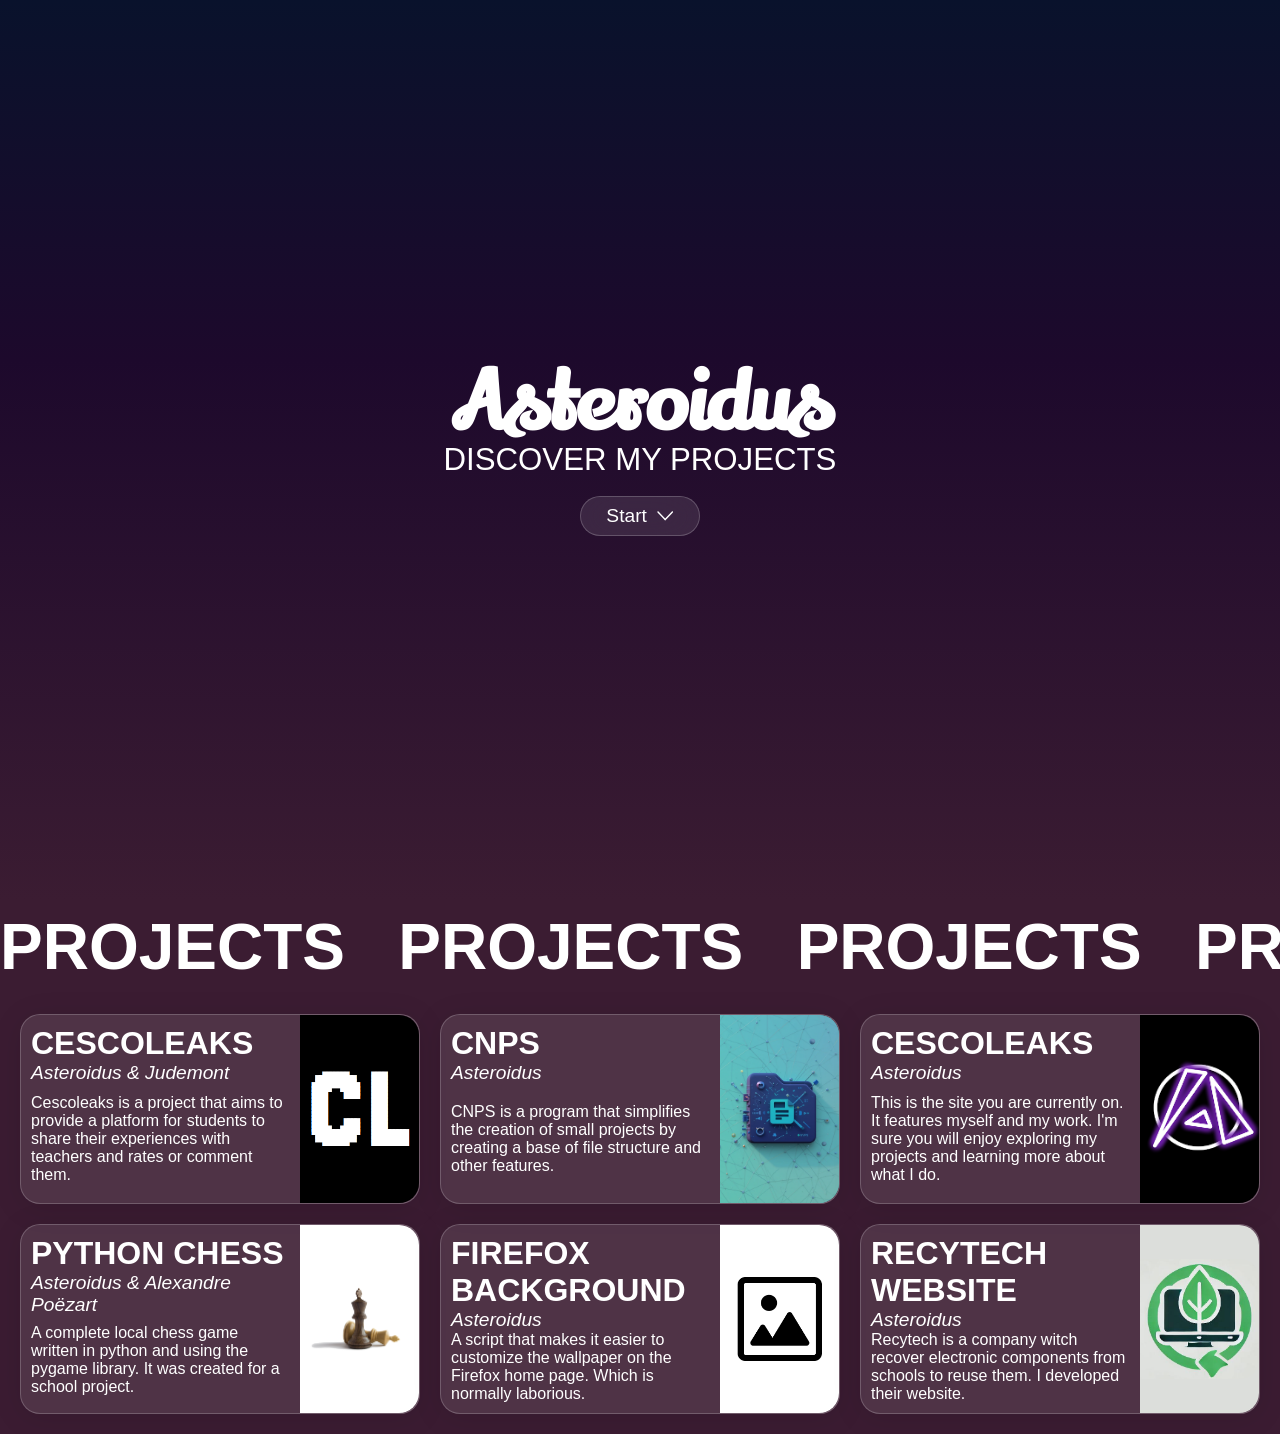
==== commit 514f17ac: "New version, home and projects" ====
--- a/index.html
+++ b/index.html
@@ -3,17 +3,100 @@
 <head>
     <meta charset="UTF-8">
     <meta name="viewport" content="width=device-width, initial-scale=1.0">
-    <link rel="stylesheet" href="./styles/styles.css">
+    <!-- Styles -->
+    <link rel="stylesheet" href="./styles/main.css">
+    <link rel="stylesheet" href="./styles/standard-assets/button.css">
     <link rel="stylesheet" href="./styles/header.css">
-    <script src="./scripts/main.js" defer></script>
-    <script src="./scripts/header.js" defer></script>
+    <link rel="stylesheet" href="./styles/home.css">
+    <link rel="stylesheet" href="./styles/projects.css">
+    <!-- Scripts -->
+    <script defer src="./scripts/main.js"></script>
+    <!-- Page name -->
     <title>Asteroidus</title>
 </head>
 <body>
-    <header class="main-header">
-
+    <header id="mainHeader" class="main-header hidden">
+        <h1 class="main-header-title">Asteroidus</h1>
     </header>
-
-    <!-- <img src="../images/template.jpg" alt="hello"> -->
+      
+    <section class="home">
+        <h1 class="home-title">Asteroidus</h1>
+        <p class="home-text">DISCOVER MY PROJECTS</p>
+        <button class="standard-button home-button" onclick="window.scrollTo({ top: window.innerHeight - 100, behavior: 'smooth' });"><p class="standard-button-text homme-button-text">Start</p><img class="standard-button-icon home-button-icon" src="./images/down_arrow.svg" alt="down arrow"></button>
+    </section>
+    <section class="projects">
+        <div class="project-ticker">
+            <div class="project-ticker-content">
+                <span class="project-ticker-content-text">PROJECTS &nbsp; PROJECTS &nbsp; PROJECTS &nbsp; PROJECTS &nbsp; PROJECTS &nbsp;</span>
+                <span class="project-ticker-content-text">PROJECTS &nbsp; PROJECTS &nbsp; PROJECTS &nbsp; PROJECTS &nbsp; PROJECTS &nbsp;</span>
+                <span class="project-ticker-content-text">PROJECTS &nbsp; PROJECTS &nbsp; PROJECTS &nbsp; PROJECTS &nbsp; PROJECTS &nbsp;</span>
+                <span class="project-ticker-content-text">PROJECTS &nbsp; PROJECTS &nbsp; PROJECTS &nbsp; PROJECTS &nbsp; PROJECTS &nbsp;</span>
+                <span class="project-ticker-content-text">PROJECTS &nbsp; PROJECTS &nbsp; PROJECTS &nbsp; PROJECTS &nbsp; PROJECTS &nbsp;</span>
+                <span class="project-ticker-content-text">PROJECTS &nbsp; PROJECTS &nbsp; PROJECTS &nbsp; PROJECTS &nbsp; PROJECTS &nbsp;</span>
+            </div>
+        </div>
+        <div class="projects-container">
+            <div class="project-container-project">
+                <div class="project-left">
+                        <h2 class="project-title">Cescoleaks</h2>
+                        <p class="project-authors">Asteroidus & Judemont</p>
+                        <p class="project-description">Cescoleaks is a project that aims to provide a platform for students to share their experiences with teachers and rates or comment them.</p>
+                    </div>
+                <div class="project-right" onclick="window.location.href='https://github.com/asterjdm/Cesco-Leak'">
+                    <img class="project-image" src="./images/cescoleaks.ico" alt="cescoleaks logo">
+                </div>
+            </div>
+            <div class="project-container-project">
+                <div class="project-left">
+                        <h2 class="project-title">CNPS</h2>
+                        <p class="project-authors">Asteroidus</p>
+                        <p class="project-description">CNPS is a program that simplifies the creation of small projects by creating a base of file structure and other features.</p>
+                    </div>
+                <div class="project-right" onclick="window.location.href='https://github.com/AsteroidusTv/Gui-Cnps'" style="background-color: #5cb9bc;">
+                    <img class="project-image" style="height: 100%; width: auto;" src="./images/cnps.png" alt="cnps logo">
+                </div>
+            </div>
+            <div class="project-container-project">
+                <div class="project-left">
+                        <h2 class="project-title">Cescoleaks</h2>
+                        <p class="project-authors">Asteroidus</p>
+                        <p class="project-description">This is the site you are currently on. It features myself and my work. I'm sure you will enjoy exploring my projects and learning more about what I do.</p>
+                    </div>
+                <div class="project-right" onclick="window.location.href='https://github.com/asteroidustv/My-site'">
+                    <img class="project-image" src="./images/aster.png" alt="asteroidus logo">
+                </div>
+            </div>
+            <div class="project-container-project">
+                <div class="project-left">
+                        <h2 class="project-title">Python Chess</h2>
+                        <p class="project-authors">Asteroidus & Alexandre Poëzart</p>
+                        <p class="project-description">A complete local chess game written in python and using the pygame library. It was created for a school project.</p>
+                    </div>
+                <div class="project-right" onclick="window.location.href='https://github.com/lddr-1mg1/Chess-game'" style="background-color: white;">
+                    <img class="project-image" src="./images/chess.png" alt="chess image">
+                </div>
+            </div>
+            <div class="project-container-project">
+                <div class="project-left">
+                        <h2 class="project-title">Firefox background</h2>
+                        <p class="project-authors">Asteroidus</p>
+                        <p class="project-description">A script that makes it easier to customize the wallpaper on the Firefox home page. Which is normally laborious.</p>
+                    </div>
+                <div class="project-right" onclick="window.location.href='https://github.com/AsteroidusTv/Firefox-background'" style="background-color: white;">
+                    <img class="project-image" src="./images/firefox.png" alt="firefox background logo">
+                </div>
+            </div>
+            <div class="project-container-project">
+                <div class="project-left">
+                        <h2 class="project-title">Recytech Website</h2>
+                        <p class="project-authors">Asteroidus</p>
+                        <p class="project-description">Recytech is a company witch recover electronic components from schools to reuse them. I developed their website.</p>
+                    </div>
+                <div class="project-right" onclick="window.location.href='https://github.com/RecyLife/WebSite'" style="background-color: #dcdedb;">
+                    <img class="project-image" src="./images/recytech.png" alt="Recytech logo">
+                </div>
+            </div>
+        </div>
+    </section>
 </body>
 </html>
--- a/styles/main.css
+++ b/styles/main.css
@@ -0,0 +1,32 @@
+:root {
+    --primary-color: #09122C;
+    --middle-color: #1D092C;
+    --secondary-color: #3B1C32;
+    --text-color: #FFFFFF;
+    --blur: 20px;
+    /* Border settings */
+    --border-width: 1px;
+    --border-style: solid;
+    --border-color: #FFFFFF33;
+    --border-radius: 20px;
+}
+
+@font-face {
+    font-family: "Lily Script One";
+    src: url(../fonts/LilyScriptOne-Regular.ttf);
+}
+
+* {
+    margin: 0;
+    border: 0;
+    padding: 0;
+    box-sizing: border-box;
+    color: var(--text-color);
+    font-family: Arial, Helvetica, sans-serif;
+}
+
+body {
+    background-color: var(--secondary-color);
+}
+
+
--- a/styles/standard-assets/button.css
+++ b/styles/standard-assets/button.css
@@ -0,0 +1,35 @@
+:root {
+    --standard-button-padding: 5px;
+    --standard-button-gap: 10px;
+    --standard-button-background-color: #FFFFFF1a;
+    --standard-button-hover-background-color: #FFFFFF2a;
+    --standard-button-font-size: 1.2rem;
+}
+
+.standard-button {
+    border: var(--border-width) var(--border-style) var(--border-color);
+    border-radius: var(--border-radius);
+    padding: var(--standard-button-padding);
+    display: flex;
+    gap: var(--standard-button-gap);
+    align-items: center;
+    justify-content: center;
+    backdrop-filter: blur(var(--blur));
+    background-color: var(--standard-button-background-color);
+    font-size: var(--standard-button-font-size);
+    cursor: pointer;
+}
+
+.standard-button:hover {
+    background-color: var(--standard-button-hover-background-color);
+}
+
+.standard-button-icon {
+    display: none;
+}
+
+@media (pointer: coarse) {
+    .standard-button:hover:hover {
+        background-color: var(--standard-button-background-color);
+    }
+}
--- a/styles/header.css
+++ b/styles/header.css
@@ -1,45 +1,26 @@
-.main-header {
-    margin: 0 auto;
-    border: 2px solid white; /*Remove later*/
-    border-radius: 10px;
-    position: absolute;
-    left: 50%;
-    width: 85%;
-    height: 80px;
-    transform: translateX(-50%);
-    box-shadow: 0 4px 30px rgba(0, 0, 0, 0.1);
-    backdrop-filter: blur(6.7px);
-    -webkit-backdrop-filter: blur(6.7px);
-    background: rgba(14, 0, 0, 0.21);
+:root {
+    --header-background: #FFFFFF05;
+    --header-text-size: 3rem;
 }
 
-.main-header.scrolled-up {
-    animation: scroll-up 0.5s;
+.main-header {
+    position: fixed;
+    width: 100%;
+    height: 100px;
+    display: flex;
+    align-items: center;
+    justify-content: center;
+    transition: transform 0.5s ease;
+    backdrop-filter: blur(var(--blur));
+    background-color: var(--header-background);
+    z-index: 2;
+  }
+  
+.main-header.hidden {
+    transform: translateY(-100%);
 }
 
-.main-header.scrolled-down {
-    position: fixed;
-    left: 50%;
-    animation: scroll-down 0.5s;
-    transform: translate(-50%, 33%);
-}
-
-@keyframes scroll-up {
-    0% {
-        transform: translate(-50%, 33%);
-    }
-
-    100% {
-        transform: translate(-50%, 0px);
-    }
-}
-
-@keyframes scroll-down {
-    0% {
-        transform: translate(-50%, 0px);
-    }
-
-    100% {
-        transform: translate(-50%, 33%);
-    }
-}
+.main-header-title {
+    font-family: "Lily Script One";
+    font-size: var(--header-text-size);
+}
--- a/styles/home.css
+++ b/styles/home.css
@@ -0,0 +1,39 @@
+.home {
+    display: flex;
+    align-items: center;
+    justify-content: center;
+    flex-direction: column;
+    height: 100vh;
+    line-height: 1;
+    background: linear-gradient(180deg, var(--primary-color) 0%, var(--middle-color) 40%, var(--secondary-color) 100%);
+}
+
+.home-title {
+    font-family: "Lily Script One";
+    font-size: 5rem;    
+}
+
+.home-text {
+    font-size: 1.95rem;
+}
+
+.home-button {
+    margin-top: 20px;
+    width: 120px;
+    height: 40px;
+}
+
+.home-button-icon {
+    display: block;
+    margin-top: 2px;
+    height: 40%;
+}
+
+@media screen and (max-width: 550px) {
+    .home-title{
+        font-size: 3.5rem;
+    }
+    .home-text{
+        font-size: 1.35rem;
+    }
+}
--- a/styles/projects.css
+++ b/styles/projects.css
@@ -0,0 +1,164 @@
+.project-ticker {
+    width: 100%;
+    overflow: hidden;
+    color: white;
+    font-weight: bold;
+    padding: 10px 0;
+    white-space: nowrap;
+    position: relative;
+}
+
+.project-ticker-content {
+    display: flex;
+    width: max-content;
+    animation: moveTicker 20s linear infinite;
+}
+
+.project-ticker-content-text {
+    font-size: 4rem;
+    user-select: none;
+    white-space: none;
+}
+
+@keyframes moveTicker {
+    from { transform: translateX(0); }
+    to { transform: translateX(-50%); }
+}
+
+.projects-container {
+    gap: 20px;
+    display: grid;
+    grid-template-columns: repeat(3, 1fr);
+    padding: 20px;
+    justify-items: center;
+}
+
+.project-container-project {
+    border: var(--border-width) var(--border-style) var(--border-color);
+    border-radius: var(--border-radius);
+    display: flex;
+    justify-content: center;
+    align-items: center;
+    width: calc((100vw - 80px)/3);
+    height: 190px;
+    background: var(--standard-button-background-color);
+    box-shadow: 0 4px 30px rgba(0, 0, 0, 0.1);
+}
+
+.project-left {
+    display: flex;
+    flex-direction: column;
+    align-self: start;
+    padding: 10px;
+    width: 70%;
+    height: 100%;
+}
+
+.project-right {
+    border-radius: 0 var(--border-radius) var(--border-radius) 0;
+    display: flex;
+    justify-content: center;
+    align-items: center;
+    height: 100%;
+    width: 30%;
+    overflow: hidden;
+    background-color: black;
+    cursor: pointer;
+}
+
+.project-left,
+.project-right {
+    transition: width 0.3s ease-in-out;
+}
+
+.project-right:hover {
+    width: 40%;
+}
+
+.project-right:hover + .project-left {
+    width: 60%;
+}
+
+.project-description {
+
+    flex-grow: 1;
+    display: flex;
+    align-items: center;
+}
+
+
+.project-image {
+    border-radius: 0 var(--border-radius) var(--border-radius) 0;
+    width: 100%;
+}
+
+.project-title {
+    text-transform: uppercase;
+    justify-content: start;
+    font-size: 2rem;
+    font-weight: bold;
+}
+
+.project-authors {
+    font-size: 1.2rem;
+    font-style: italic;
+}
+
+.project-description {
+    font-size: 1rem;
+}
+
+@media screen and (max-width: 1200px) {
+    .projects-container {
+        grid-template-columns: repeat(2, 1fr);
+    }
+
+    .project-container-project {
+        width: calc((100vw - 60px)/2);
+    }
+    
+}
+
+@media screen and (max-width: 830px) {
+    .projects-container {
+        grid-template-columns: repeat(1, 1fr);
+    }
+
+    .project-container-project {
+        width: calc(100vw - 40px);
+    }
+}
+
+@media screen and (max-width: 432px) {
+    .project-title {
+        font-size: 1.8rem;
+    }
+
+    .project-authors {
+        font-size: 1.2rem;
+    }
+
+    .project-description {
+        font-size: 0.9rem;
+    }
+}
+
+@media screen and (max-width: 432px) {
+    .project-title {
+        font-size: 1.55rem;
+    }
+
+    .project-authors {
+        font-size: 1.1rem;
+    }
+}
+
+@media (pointer: coarse) {
+    .project-right:hover {
+        width: 30%;
+    }
+    
+    .project-right:hover + .project-left {
+        width: 70%;
+    }
+}
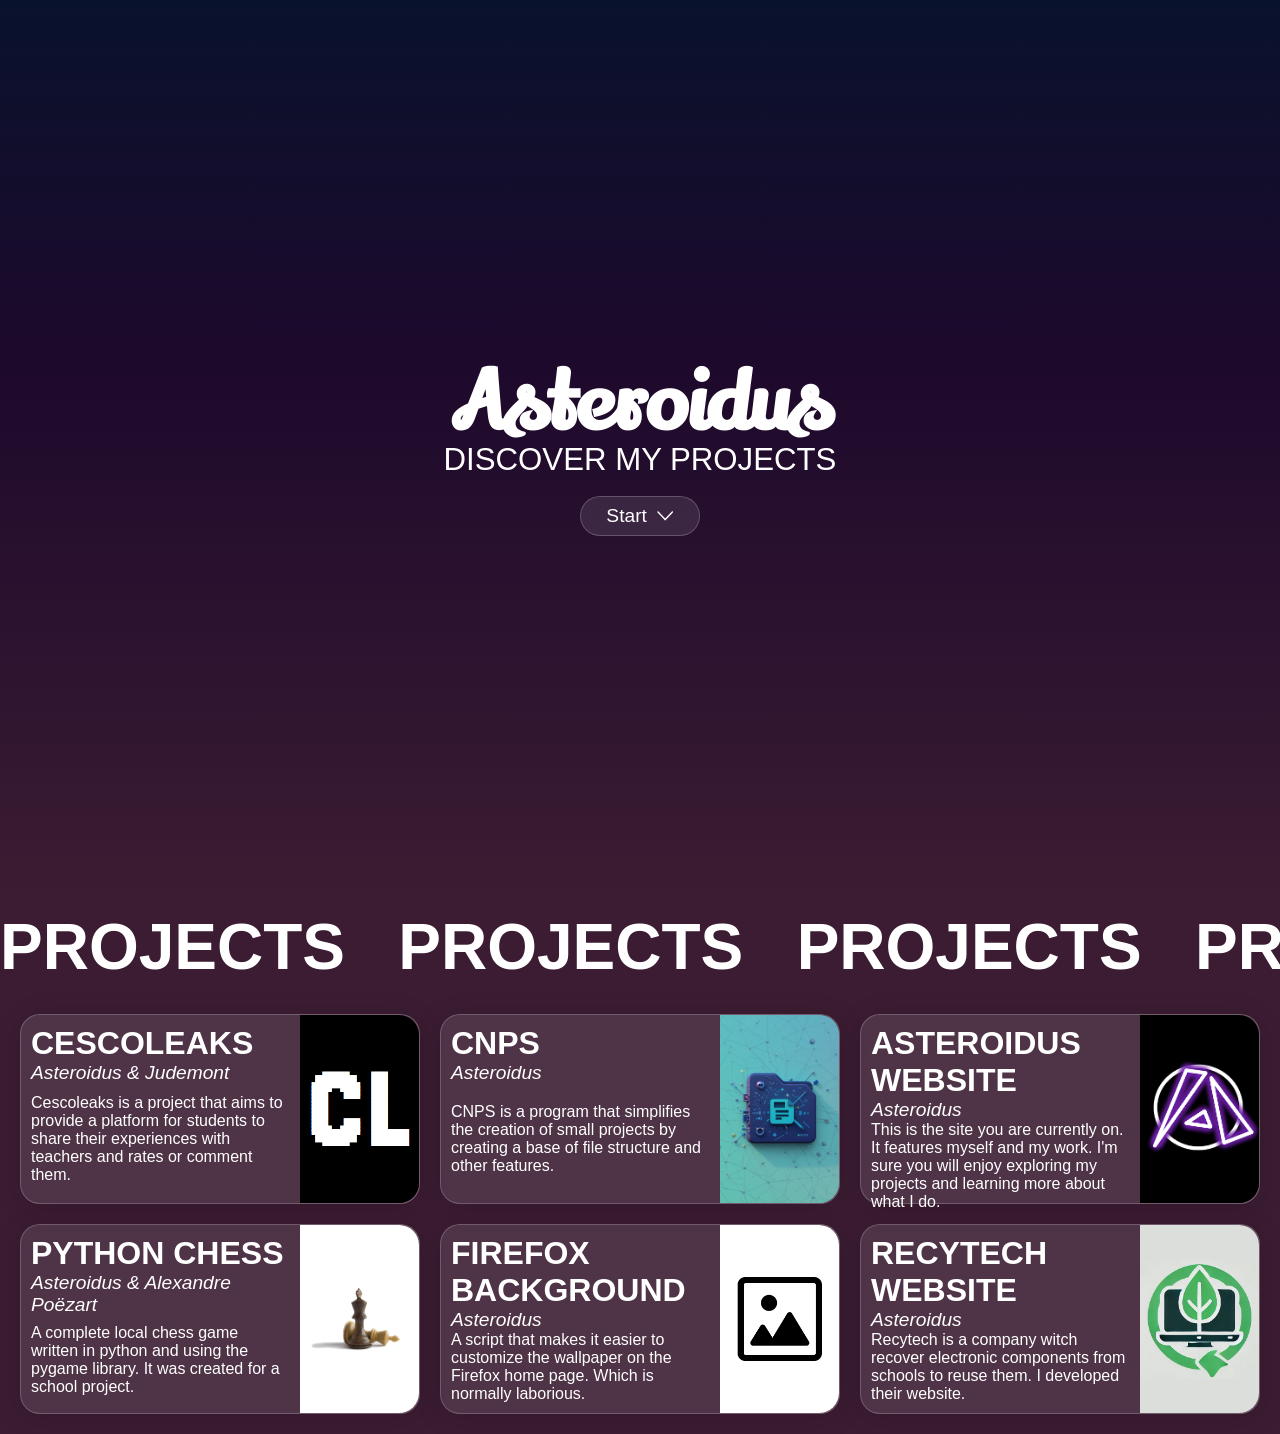
==== commit 605e47d4: "Fix typo" ====
--- a/index.html
+++ b/index.html
@@ -58,7 +58,7 @@
             </div>
             <div class="project-container-project">
                 <div class="project-left">
-                        <h2 class="project-title">Cescoleaks</h2>
+                        <h2 class="project-title">Asteroidus Website</h2>
                         <p class="project-authors">Asteroidus</p>
                         <p class="project-description">This is the site you are currently on. It features myself and my work. I'm sure you will enjoy exploring my projects and learning more about what I do.</p>
                     </div>
